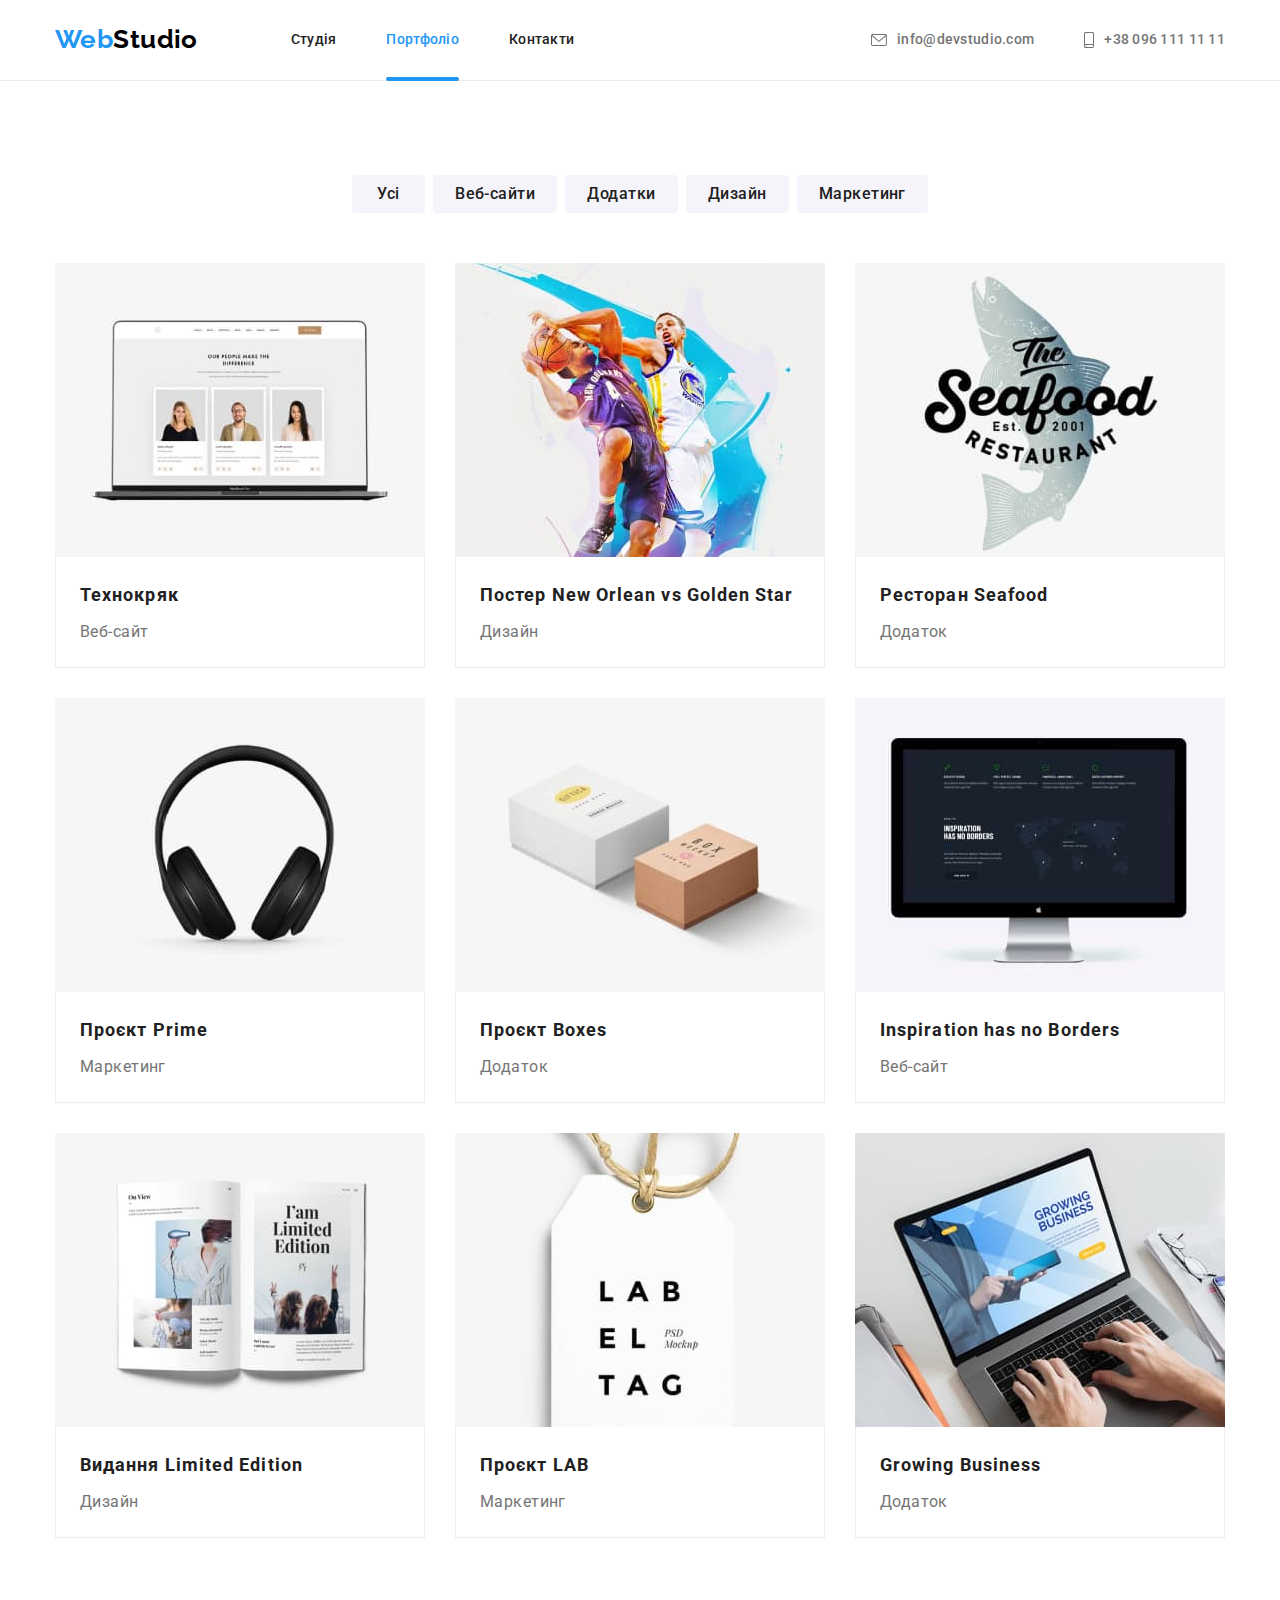
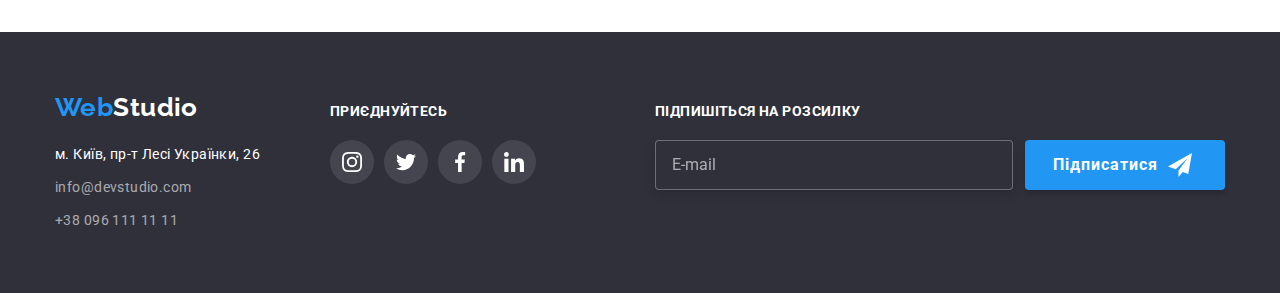
==== portfolio.html @ f1f4ae81 "Добавил классы для BEM" ====
<!DOCTYPE html>
<html lang="uk">

<head>
    <meta charset="UTF-8">
    <meta http-equiv="X-UA-Compatible" content="IE=edge">
    <meta name="viewport" content="width=device-width, initial-scale=1.0">
    <title>Портфоліо</title>
    <link rel="preconnect" href="https://fonts.googleapis.com">
    <link rel="preconnect" href="https://fonts.gstatic.com" crossorigin>
    <link
        href="https://fonts.googleapis.com/css2?family=Raleway:wght@700&family=Roboto:wght@400;500;700;900&display=swap"
        rel="stylesheet">
    <link rel="stylesheet"
        href="https://cdnjs.cloudflare.com/ajax/libs/modern-normalize/1.1.0/modern-normalize.min.css">
    <link rel="stylesheet" href="css/styles.css">
</head>

<body>
    <!--Шапка сайта-->
    <header class="header">
        <div class="container header__container">
            <!-- Навигация на другие страницы -->
            <nav class="header__nav">
                <a class="header__logo logo link" lang="en" href="./index.html">Web<span
                        class="header__logo--black">Studio</span></a>
                <ul class="nav list">
                    <li class="nav__item"><a class="nav__link link" href="./index.html">Студія</a>
                    </li>
                    <li class="nav__item nav__item--current"><a class="nav__link link nav__link--current"
                            href="./portfolio.html">Портфоліо</a>
                    </li>
                    <li class="nav__item"><a class="nav__link link" href="#">Контакти</a></li>
                </ul>
            </nav>
            <!-- Контакты -->
            <ul class="header-contact list">
                <li class="header-contact__item"><a class="header-contact__link link " href="mailto:info@devstudio.com"
                        aria-label="Надіслати Email" title="Надіслати Email">
                        <svg class="header-contact__envelope header-contact__icon--right">
                            <use href="./images/icons.svg#icon-envelope"></use>
                        </svg>
                        info@devstudio.com</a>
                </li>
                <li class="header-contact__item"><a class="header-contact__link link" href="tel:+380961111111"
                        aria-label="Подзвонити" title="Подзвонити">
                        <svg class="header-contact__smartphone header-contact__icon--right">
                            <use href="./images/icons.svg#icon-smartphone"></use>
                        </svg>
                        +38 096 111 11 11</a>
                </li>
            </ul>
        </div>
    </header>
    <!-- Уникальный контент страницы -->
    <main>
        <!-- Секция портфолио -->
        <section class="section portfolio-filter portfolio-card">
            <div class="container">
                <h1 class="visually-hidden">Портфоліо</h1>
                <!-- Фильтр на странице портфолио -->
                <ul class="portfolio-filter__items list">
                    <li class="portfolio-filter__item"><button class="portfolio-filter__button"
                            type="button">Усі</button></li>
                    <li class="portfolio-filter__item"><button class="portfolio-filter__button"
                            type="button">Веб-сайти</button>
                    </li>
                    <li class="portfolio-filter__item"><button class="portfolio-filter__button"
                            type="button">Додатки</button></li>
                    <li class="portfolio-filter__item"><button class="portfolio-filter__button"
                            type="button">Дизайн</button></li>
                    <li class="portfolio-filter__item"><button class="portfolio-filter__button"
                            type="button">Маркетинг</button>
                    </li>
                </ul>
                <!-- Готовые проекты -->
                <ul class="portfolio-card__items list">
                    <li class="portfolio-card__item">
                        <a class="portfolio-card__link link" href="">
                            <div class="portfolio-card__overlay">
                                <img src="images/techno_crack.jpg" alt="Ноутбук з картками">
                                <p class="portfolio-card__text">Ресурс пропонує комплексні пропозиції з різним рівнем
                                    функціоналу та сервісів. Все це дозволить відвідувачу отримати
                                    вичерпні відомості про компанію чи приватну особу.</p>
                            </div>
                            <div class="portfolio-card__content">
                                <h2 class="portfolio-card__subtitle">Технокряк</h2>
                                <p class="portfolio-card__description">Веб-сайт</p>
                            </div>
                        </a>
                    </li>
                    <li class="portfolio-card__item">
                        <a class="portfolio-card__link link" href="">
                            <div class="portfolio-card__overlay">
                                <img src="images/orlean_star.jpg" alt="Два баскетболісти у стрибку">
                                <p class="portfolio-card__text">Ресурс пропонує комплексні пропозиції з різним рівнем
                                    функціоналу та сервісів. Все це дозволить відвідувачу отримати
                                    вичерпні відомості про компанію чи приватну особу.</p>
                            </div>
                            <div class="portfolio-card__content">
                                <h2 class="portfolio-card__subtitle">Постер New Orlean vs Golden Star</h2>
                                <p class="portfolio-card__description">Дизайн</p>
                            </div>
                        </a>
                    </li>
                    <li class="portfolio-card__item">
                        <a class="portfolio-card__link link" href="">
                            <div class="portfolio-card__overlay">
                                <img src="images/sea_food.jpg" alt="Логотип ресторану">
                                <p class="portfolio-card__text">Ресурс пропонує комплексні пропозиції з різним рівнем
                                    функціоналу та сервісів. Все це дозволить відвідувачу отримати
                                    вичерпні відомості про компанію чи приватну особу.</p>
                            </div>
                            <div class="portfolio-card__content">
                                <h2 class="portfolio-card__subtitle">Ресторан Seafood</h2>
                                <p class="portfolio-card__description">Додаток</p>
                            </div>
                        </a>
                    </li>
                    <li class="portfolio-card__item">
                        <a class="portfolio-card__link link" href="">
                            <div class="portfolio-card__overlay">
                                <img src="images/prime.jpg" alt="Великі навушники">
                                <p class="portfolio-card__text">Ресурс пропонує комплексні пропозиції з різним рівнем
                                    функціоналу та сервісів. Все це дозволить відвідувачу отримати
                                    вичерпні відомості про компанію чи приватну особу.</p>
                            </div>
                            <div class="portfolio-card__content">
                                <h2 class="portfolio-card__subtitle">Проєкт Prime</h2>
                                <p class="portfolio-card__description">Маркетинг</p>
                            </div>
                        </a>
                    </li>
                    <li class="portfolio-card__item">
                        <a class="portfolio-card__link link" href="">
                            <div class="portfolio-card__overlay">
                                <img src="images/boxes.jpg" alt="Дві коробки">
                                <p class="portfolio-card__text">Ресурс пропонує комплексні пропозиції з різним рівнем
                                    функціоналу та сервісів. Все це дозволить відвідувачу отримати
                                    вичерпні відомості про компанію чи приватну особу.</p>
                            </div>
                            <div class="portfolio-card__content">
                                <h2 class="portfolio-card__subtitle">Проєкт Boxes</h2>
                                <p class="portfolio-card__description">Додаток</p>
                            </div>
                        </a>
                    </li>
                    <li class="portfolio-card__item">
                        <a class="portfolio-card__link link" href="">
                            <div class="portfolio-card__overlay">
                                <img src="images/inspiration.jpg" alt="Дизайн сайту на моніторі комп'ютера">
                                <p class="portfolio-card__text">Ресурс пропонує комплексні пропозиції з різним рівнем
                                    функціоналу та сервісів. Все це дозволить відвідувачу отримати
                                    вичерпні відомості про компанію чи приватну особу.</p>
                            </div>
                            <div class="portfolio-card__content">
                                <h2 class="portfolio-card__subtitle">Inspiration has no Borders</h2>
                                <p class="portfolio-card__description">Веб-сайт</p>
                            </div>
                        </a>
                    </li>
                    <li class="portfolio-card__item">
                        <a class="portfolio-card__link link" href="">
                            <div class="portfolio-card__overlay">
                                <img src="images/limit_edit.jpg" alt="Відкрита книга з ілюстраціями">
                                <p class="portfolio-card__text">Ресурс пропонує комплексні пропозиції з різним рівнем
                                    функціоналу та сервісів. Все це дозволить відвідувачу отримати
                                    вичерпні відомості про компанію чи приватну особу.</p>
                            </div>
                            <div class="portfolio-card__content">
                                <h2 class="portfolio-card__subtitle">Видання Limited Edition</h2>
                                <p class="portfolio-card__description">Дизайн</p>
                            </div>
                        </a>
                    </li>
                    <li class="portfolio-card__item">
                        <a class="portfolio-card__link link" href="">
                            <div class="portfolio-card__overlay">
                                <img src="images/lab.jpg" alt="Бірка з логотипом компанії">
                                <p class="portfolio-card__text">Ресурс пропонує комплексні пропозиції з різним рівнем
                                    функціоналу та сервісів. Все це дозволить відвідувачу отримати
                                    вичерпні відомості про компанію чи приватну особу.</p>
                            </div>
                            <div class="portfolio-card__content">
                                <h2 class="portfolio-card__subtitle">Проєкт LAB</h2>
                                <p class="portfolio-card__description">Маркетинг</p>
                            </div>
                        </a>
                    </li>
                    <li class="portfolio-card__item">
                        <a class="portfolio-card__link link" href="">
                            <div class="portfolio-card__overlay">
                                <img src="images/bisiness.jpg" alt="Людина набирає текст на ноутбуці">
                                <p class="portfolio-card__text">Ресурс пропонує комплексні пропозиції з різним рівнем
                                    функціоналу та сервісів. Все це дозволить відвідувачу отримати
                                    вичерпні відомості про компанію чи приватну особу.</p>
                            </div>
                            <div class="portfolio-card__content">
                                <h2 class="portfolio-card__subtitle">Growing Business</h2>
                                <p class="portfolio-card__description">Додаток</p>
                            </div>
                        </a>
                    </li>
                </ul>
            </div>
        </section>
    </main>
    <!-- Подвал сайта-->
    <footer class="footer">
        <div class="container">
            <div class="footer__flex">
                <div class="footer__contacts">
                    <a class="footer__logo logo link" lang="en" href="./index.html">Web<span
                            class="footer__logo--white">Studio</span></a>
                    <!-- Адрес компании -->
                    <address>
                        <ul class="footer__items list">
                            <li class="footer__item"><a class="footer__link footer__link--white link" href="
                                                https://goo.gl/maps/CPtrU1FHBa2aNyZL9" target="_blank"
                                    rel="noopener noreferrer nofollow">м.
                                    Київ, пр-т Лесі
                                    Українки, 26</a></li>
                            <li class="footer__item"><a class="footer__link link"
                                    href="mailto:info@devstudio.com">info@devstudio.com</a>
                            </li>
                            <li class="footer__item"><a class="footer__link link" href="tel:+380961111111">+38 096 111
                                    11 11</a>
                            </li>
                        </ul>
                    </address>
                </div>
                <div class="footer__social">
                    <h2 class="footer__subtitle">Приєднуйтесь</h2>
                    <ul class="footer__social-items list ">
                        <li class="footer__social-item">
                            <a class="footer__social-link link" href="#" target="_blank" aria-label="Логотип Instagram"
                                title="Підписуйтесь у Instagram">
                                <svg class="footer__social-svg">
                                    <use href="./images/icons.svg#icon-instagram"></use>
                                </svg>
                            </a>
                        </li>
                        <li class="footer__social-item">
                            <a class="footer__social-link link" href="#" target="_blank" aria-label="Логотип Twitter"
                                title="Підписуйтесь у Twitter">
                                <svg class="footer__social-svg">
                                    <use href="./images/icons.svg#icon-twitter"></use>
                                </svg>
                            </a>
                        </li>
                        <li class="footer__social-item">
                            <a class="footer__social-link link" href="#" target="_blank" aria-label="Логотип Facebook"
                                title="Підписуйтесь у Facebook">
                                <svg class="footer__social-svg">
                                    <use href="./images/icons.svg#icon-facebook"></use>
                                </svg>
                            </a>
                        </li>
                        <li class="footer__social-item">
                            <a class="footer__social-link link" href="#" target="_blank" aria-label="Логотип Linkedin"
                                title="Підписуйтесь у Linkedin">
                                <svg class="footer__social-svg">
                                    <use href="./images/icons.svg#icon-linkedin"></use>
                                </svg>
                            </a>
                        </li>
                    </ul>
                </div>
                <form class="footer__form">
                    <div class="footer__form-subscribe">
                        <h2 class="visually-hidden">Підписатися на розсилку</h2>
                        <label class="footer__form-label" for="subscribe-email">Підпишіться на розсилку</label>
                        <input class="footer__form-email" type="email" name="subscribe-email" id="subscribe-email"
                            placeholder="E-mail" required>
                    </div>
                    <button class="footer__form-button" type="submit">Підписатися
                        <svg class="footer__form-svg">
                            <use href="./images/icons.svg#icon-telegram"></use>
                        </svg>
                    </button>
                </form>
            </div>
        </div>
    </footer>
</body>

</html>
---- css/styles.css ----
/* General styles */
:root {
    --primary-text-color: #212121;
    --secondary-text-color: #757575;
    --primary-white-color: #ffffff;
    --secondary-black-color: #000000;
    --accent-color: #2196F3;
    --button-active-color: #188CE8;
    --footer-bg-color: #2F303A;
    --footer-contact-color: rgba(255, 255, 255, 0.6);
    --work-subtitle-color: rgba(47, 48, 58, 0.8);
    --secondary-bg-color: #F5F4FA;
    --header-line-color: #ECECEC;
    --bottom-border-card: #EEEEEE;
    --social-team-color: #AFB1B8;
    --hero-overlay-color: #C4C4C4;
    --main-font: 'Roboto', sans-serif;
    --secondary-font: 'Raleway', sans-serif;
    --card-set-gap: 30px;
    --social-item-gap: 10px;
}

body {
    background-color: var(--primary-white-color);
    color: var(--primary-text-color);
    font-family: var(--main-font);

    font-size: 14px;
    letter-spacing: 0.03em;
    line-height: 1.14;
}

/* глобальный сброс margin, padding */

h1,
h2,
h3,
h4,
h5,
h6,
p,
ul,
a,
img,
button,
input {
    margin: 0;
    padding: 0;
}

img {
    display: block;
    max-width: 100%;
    height: auto;
}

a {
    display: inline-block;
}

/* Свойства для обнуления курсива у address */
address {
    font-style: normal;
}

button {
    border: none;
}

/* убираем точки списков */

.list {
    list-style: none;
    padding-left: 0;
    margin: 0;
}

/* убираем подчеркивание ссылок */

.link {
    text-decoration: none;
    color: inherit;
}

/* делаем активную страницу */

.nav__item--current {
    color: var(--accent-color);
}

/* скрываем заголовки h1 и h2 на странице*/

.visually-hidden {
    position: absolute;
    white-space: nowrap;
    width: 1px;
    height: 1px;
    overflow: hidden;
    border: 0;
    padding: 0;
    clip: rect(0 0 0 0);
    clip-path: inset(50%);
    margin: -1px;
}

/* общий класс .container для центрирования и ограничения контента по ширине */

.container {
    max-width: 1200px;
    padding-left: 15px;
    padding-right: 15px;
    margin-left: auto;
    margin-right: auto;
}

.section {
    padding-top: 94px;
    padding-bottom: 94px;
}

.work {
    padding-top: 0;
}

/* ----------------------Header---------------------------- */

.header {
    border-bottom: 1px solid var(--header-line-color);
}

.header__container {
    display: flex;
    align-items: center;
}

.header__nav {
    display: flex;
    align-items: center;
}

.logo {
    font-family: var(--secondary-font);
    font-weight: 700;
    font-size: 26px;
    line-height: 1.2;
    color: var(--accent-color);
}

.header__logo {
    padding-top: 24px;
    padding-bottom: 25px;
}

.header__logo--black {
    color: var(--secondary-black-color);
}

.nav {
    display: flex;
    margin-left: 93px;
}

.nav__item:not(:last-child) {
    margin-right: 50px;
}

.nav__link {
    position: relative;
    display: block;
    padding-top: 32px;
    padding-bottom: 32px;

    font-weight: 500;
    letter-spacing: 0.02em;
    color: inherit;

    transition: color 250ms cubic-bezier(0.4, 0, 0.2, 1);
}

.nav__link:hover,
.nav__link:focus {
    color: var(--accent-color);
}

.nav__link--current::after {
    position: absolute;
    display: block;
    content: '';
    bottom: -1px;
    left: 0;

    width: 100%;
    height: 4px;

    border-radius: 2px;
    background-color: var(--accent-color);
}

.header-contact {
    display: flex;
    margin-left: auto;
}

.header-contact__item:not(:last-child) {
    margin-right: 50px;
}

.header-contact__link {
    display: inline-flex;
    align-items: center;
    font-weight: 500;
    letter-spacing: 0.02em;
    color: var(--secondary-text-color);
    padding-top: 32px;
    padding-bottom: 32px;

    transition: color 250ms cubic-bezier(0.4, 0, 0.2, 1);
}

.header-contact__link:hover,
.header-contact__link:focus {
    color: var(--accent-color);
}

.header-contact__envelope {
    width: 16px;
    height: 12px;
    fill: currentColor;
}

.header-contact__smartphone {
    width: 10px;
    height: 16px;
    fill: currentColor;
}

.header-contact__icon--right {
    margin-right: 10px;
}


/* ----------------------------Section hero--------------------------- */

.hero {
    padding-top: 200px;
    padding-bottom: 200px;
    text-align: center;
    background-color: var(--hero-overlay-color);
    color: var(--primary-white-color);

    max-width: 1600px;
    margin-left: auto;
    margin-right: auto;

    background-image: linear-gradient(to right, rgba(47, 48, 58, 0.4), rgba(47, 48, 58, 0.4)), url(../images/hero.jpg);
    background-repeat: no-repeat;
    background-position: center;
    background-size: cover;
}

.hero__title {
    margin-bottom: 30px;
    margin-left: auto;
    margin-right: auto;
    max-width: 696px;
    font-weight: 900;
    font-size: 44px;
    line-height: 1.36;
    letter-spacing: 0.06em;
    text-transform: uppercase;
}

.hero__btn {
    display: inline-block;
    font-family: inherit;
    border-radius: 4px;
    cursor: pointer;
    background-color: var(--accent-color);
    box-shadow: 0px 4px 4px rgba(0, 0, 0, 0.15);
    min-width: 216px;
    padding-left: 32px;
    padding-right: 32px;
    padding-top: 10px;
    padding-bottom: 10px;
    border: transparent;

    font-weight: 700;
    font-size: 16px;
    line-height: 1.88;
    letter-spacing: 0.06em;
    color: var(--primary-white-color);

    transition: background-color 250ms cubic-bezier(0.4, 0, 0.2, 1);
}

.hero__btn:hover,
.hero__btn:focus {
    background: var(--button-active-color);
    box-shadow: 0px 4px 4px rgba(0, 0, 0, 0.15);
    border-radius: 4px;
    cursor: pointer;
}

/* -----------------------Section scills---------------------------- */

.scills__items {
    display: flex;
    gap: var(--card-set-gap);
}

.sscills__item {
    flex-basis: calc((100% - 3 * var(--card-set-gap)) / 4);
}

.scills__subtitle {
    margin-bottom: 10px;
    font-weight: 700;
    text-transform: uppercase;
    font-size: 14px;
}

.scills__text {
    color: var(--secondary-text-color);
    line-height: 1.71;
}

.scills__icons {
    display: flex;
    height: 120px;
    align-items: center;
    justify-content: center;
    margin-bottom: 30px;
    background-color: var(--secondary-bg-color);
}

.scills__svg {
    width: 70px;
    height: 70px;
}

/* --------------------------Section work--------------------------------- */

.work__title,
.team__title,
.clients__title {
    font-weight: 700;
    font-size: 36px;
    line-height: 1.17;
    text-align: center;
    margin-bottom: 50px;
}

.work__items,
.team__items {
    display: flex;
    margin-left: calc(-1 * var(--card-set-gap));
}

.work__item {
    position: relative;
    flex-basis: calc(100% / 3 - var(--card-set-gap));
    margin-left: var(--card-set-gap);
}

.work__subtitle {
    position: absolute;
    width: 100%;
    bottom: 0;
    left: 0;
    padding-top: 27px;
    padding-bottom: 27px;

    font-size: 14px;
    text-align: center;
    text-transform: uppercase;

    color: var(--primary-white-color);
    background-color: var(--work-subtitle-color);
}

/* -------------------------Section team------------------------------- */

.team {
    background-color: var(--secondary-bg-color);
}

.team__item {
    flex-basis: calc((100% / 4) - var(--card-set-gap));
    margin-left: var(--card-set-gap);
    background-color: var(--primary-white-color);
    box-shadow: 0px 1px 3px rgba(0, 0, 0, 0.12), 0px 1px 1px rgba(0, 0, 0, 0.14), 0px 2px 1px rgba(0, 0, 0, 0.2);
    border-radius: 0px 0px 4px 4px;
}

.team__content {
    padding-top: var(--card-set-gap);
    padding-bottom: var(--card-set-gap);
    padding-left: 32px;
    padding-right: 32px;
    text-align: center;
    line-height: 1.19;
}

.team__subtitle {
    font-weight: 500;
    margin-bottom: 10px;
    font-size: 16px;
}

.team__text {
    color: var(--secondary-text-color);
    font-size: 16px;
    margin-bottom: 16px;
}

.team__social-items {
    display: flex;
    gap: var(--social-item-gap);
}

.team__social-item {
    flex-basis: calc((100% - 3 * var(--social-item-gap)) / 4);
}

.team__social-link {
    width: 44px;
    height: 44px;
    display: flex;
    align-items: center;
    justify-content: center;
    border-radius: 50%;
    color: var(--social-team-color);

    transition: background-color 250ms cubic-bezier(0.4, 0, 0.2, 1),
        color 250ms cubic-bezier(0.4, 0, 0.2, 1);
}

.team__social-link:hover,
.team__social-link:focus {
    color: var(--primary-white-color);
    background-color: var(--accent-color);
}

.team__social-svg {
    width: 20px;
    height: 20px;
    fill: currentColor;
}


/* -----------------------------Sections clients-------------------------- */

.clients__items {
    display: flex;
    gap: var(--card-set-gap);
}

.clients__item {
    flex-basis: calc((100% - 5 * var(--card-set-gap)) / 6);
}

.clients__link {
    display: flex;
    height: 92px;
    align-items: center;
    justify-content: center;
    color: var(--social-team-color);
    border: 1px solid var(--social-team-color);
    border-radius: 4px;
    padding: 16px 32px;

    transition: border-color 250ms cubic-bezier(0.4, 0, 0.2, 1), color 250ms cubic-bezier(0.4, 0, 0.2, 1);
}

.clients__link:hover,
.clients__link:focus {
    color: var(--accent-color);
    border-color: var(--accent-color);

}

.clients__svg {
    fill: currentColor;
}

.company-1 {
    width: 41px;
    height: 46.7px;
}

.company-2 {
    width: 40px;
    height: 52px;
}

.company-3 {
    width: 43.46px;
    height: 41.18px;
}

.company-4 {
    width: 84.44px;
    height: 40.62px;
}

.company-5 {
    width: 62.54px;
    height: 45.43px;
}

.company-6 {
    width: 93.79px;
    height: 43.49px;
}

/* ------------------------------Footer---------------------------------- */

.footer {
    padding-top: 60px;
    padding-bottom: 60px;
    background-color: var(--footer-bg-color);
    color: var(--primary-white-color)
}

.footer__logo {
    margin-bottom: 20px;
}

.footer__logo--white {
    color: var(--primary-white-color);
}

.footer__link {
    font-style: normal;
    line-height: 1.71;
    color: var(--footer-contact-color);

    transition: color 250ms cubic-bezier(0.4, 0, 0.2, 1);
}

.footer__item:not(:last-child) {
    margin-bottom: 9px;
}

.footer__link--white {
    color: var(--primary-white-color);
}

.footer__link:hover,
.footer__link:focus {
    color: var(--accent-color);
}

.footer__flex {
    display: flex;
    align-items: baseline;
}

.footer__social {
    display: flex;
    flex-direction: column;
}

.footer__contacts {
    margin-right: 70px;
}

.footer__social-items {
    display: flex;
    gap: 10px;
}

.footer__social-item {
    flex-basis: calc((100% - 3 * var(--social-item-gap)) / 4);
}

.footer__social-link {
    width: 44px;
    height: 44px;
    display: flex;
    align-items: center;
    justify-content: center;
    border-radius: 50%;
    background-color: rgba(255, 255, 255, 0.1);
    color: var(--primary-white-color);

    transition: background-color 250ms cubic-bezier(0.4, 0, 0.2, 1), color 250ms cubic-bezier(0.4, 0, 0.2, 1);
}

.footer__social-link:hover,
.footer__social-link:focus {
    color: var(--primary-white-color);
    background-color: var(--accent-color);
}

.footer__social-svg {
    width: 20px;
    height: 20px;
    fill: currentColor;
}

.footer__subtitle {
    font-size: inherit;
    font-weight: 700;
    text-transform: uppercase;
    color: var(--primary-white-color);
    margin-bottom: 20px;
}

/* ------------------------Section portfolio------------------------- */

.portfolio-filter__items {
    display: flex;
    margin-bottom: 50px;
    justify-content: center;
}

.portfolio-filter__item:not(:last-child) {
    margin-right: 8px;
}

.portfolio-filter__button {
    display: inline-block;
    min-width: 73px;
    border: transparent;
    padding-top: 6px;
    padding-bottom: 6px;
    padding-left: 22px;
    padding-right: 22px;
    font-weight: 500;
    font-size: 16px;
    line-height: 1.62;
    text-align: center;
    letter-spacing: 0.03em;
    border-radius: 4px;
    background-color: var(--secondary-bg-color);
    color: var(--primary-text-color);

    transition: background-color 250ms cubic-bezier(0.4, 0, 0.2, 1), color 250ms cubic-bezier(0.4, 0, 0.2, 1), box-shadow 250ms cubic-bezier(0.4, 0, 0.2, 1);
}

.portfolio-filter__button:hover,
.portfolio-filter__button:focus {
    font-weight: 500;
    font-size: 16px;
    line-height: 1.62;
    text-align: center;
    letter-spacing: 0.03em;
    box-shadow: 0px 3px 1px rgba(0, 0, 0, 0.1), 0px 1px 2px rgba(0, 0, 0, 0.08), 0px 2px 2px rgba(0, 0, 0, 0.12);
    border-radius: 4px;
    cursor: pointer;
    background-color: var(--accent-color);
    color: var(--primary-white-color);
}

/* ---------------------------cards-------------------------- */
.portfolio-card__content {
    padding: 20px 24px;
    border-right: 1px solid var(--bottom-border-card);
    border-bottom: 1px solid var(--bottom-border-card);
    border-left: 1px solid var(--bottom-border-card);
}

.portfolio-card__items {
    display: flex;
    flex-wrap: wrap;
    gap: var(--card-set-gap);
}

.portfolio-card__item {
    flex-basis: calc((100% - 2 * var(--card-set-gap)) / 3);
}

.portfolio-card__subtitle {
    margin-bottom: 4px;
    font-weight: 700;
    font-size: 18px;
    line-height: 2;
    letter-spacing: 0.06em;
    color: var(--primary-text-color);
}

.portfolio-card__description {
    font-size: 16px;
    line-height: 1.88;
    color: var(--secondary-text-color);
}

.portfolio-card__link {
    transition: box-shadow 250ms cubic-bezier(0.4, 0, 0.2, 1);
}

.portfolio-card__link:hover,
.portfolio-card__link:focus {
    box-shadow: 0px 1px 1px rgba(0, 0, 0, 0.12), 0px 4px 4px rgba(0, 0, 0, 0.06), 1px 4px 6px rgba(0, 0, 0, 0.16);
}

.portfolio-card__overlay {
    position: relative;
    overflow: hidden;
}

.portfolio-card__text {
    position: absolute;
    width: 100%;
    top: 0;
    left: 0;
    padding: 63px 24px;

    font-size: 18px;
    line-height: 1.56;
    background-color: rgba(33, 150, 243, 0.9);
    color: var(--primary-white-color);

    transform: translateY(100%);
    transition: transform 250ms cubic-bezier(0.4, 0, 0.2, 1);
}

.portfolio-card__link:hover .portfolio-card__text,
.portfolio-card__link:focus .portfolio-card__text {
    transform: translateY(0);
}

/*-----------------------------Modal---------------------------------------*/

.backdrop {
    position: fixed;

    width: 100vw;
    height: 100vh;
    display: flex;
    align-items: center;
    justify-content: center;

    background-color: rgba(0, 0, 0, 0.2);

    top: 0;
    left: 0;
    transition: opacity 250ms cubic-bezier(0.4, 0, 0.2, 1), visibility 250ms cubic-bezier(0.4, 0, 0.2, 1);
}

.backdrop.is-hidden {
    opacity: 0;
    visibility: hidden;
    pointer-events: none;
}

.modal {
    padding: 40px;
    position: relative;
    width: 528px;
    min-height: 581px;
    background-color: var(--primary-white-color);
    transform: scale(1);
    box-shadow: 0px 1px 3px rgba(0, 0, 0, 0.12), 0px 1px 1px rgba(0, 0, 0, 0.14), 0px 2px 1px rgba(0, 0, 0, 0.2);
    border-radius: 4px;
    transition: transform 250ms cubic-bezier(0.4, 0, 0.2, 1);
}

.backdrop.is-hidden .modal {
    transform: scale(2);
}

.modal__svg {
    width: 18px;
    height: 18px;
    fill: currentColor;
}

.modal__close {
    position: absolute;
    display: flex;
    align-items: center;
    justify-content: center;
    right: 8px;
    top: 8px;
    border-radius: 50%;
    width: 30px;
    height: 30px;
    background: var(--primary-white-color);
    border: 1px solid rgba(0, 0, 0, 0.1);
    color: var(--secondary-black-color);
    transition: color 250ms cubic-bezier(0.4, 0, 0.2, 1);
}

.modal__close:hover,
.modal__close:focus {
    color: var(--accent-color);
    cursor: pointer;
}

.form__input-container {
    margin-bottom: 20px;
}

.form__title {
    font-weight: 700;
    font-size: 20px;
    line-height: 1.15;
    text-align: center;
    margin-bottom: 12px;
}

.form__field {
    position: relative;
    display: flex;
    flex-direction: column;
}

.form__field:not(:last-child) {
    margin-bottom: 10px;
}

.form__label,
.form__comment {
    font-size: 12px;
    line-height: 1.17;
    letter-spacing: 0.01em;
    color: var(--secondary-text-color);
    margin-bottom: 4px;
}

.form__input,
.form__comment {
    width: 100%;
    padding-top: 11px;
    padding-bottom: 11px;
    padding-left: 42px;
    padding-right: 12px;
    border: 1px solid rgba(33, 33, 33, 0.2);
    border-radius: 4px;
    transition: border-color 250ms cubic-bezier(0.4, 0, 0.2, 1);
}

.form__svg {
    width: 18px;
    height: 18px;
    position: absolute;
    top: 50%;
    left: 12px;
    transition: fill 250ms cubic-bezier(0.4, 0, 0.2, 1);
}


.form__field:focus-within .form__input,
.form__field:focus-within .form__svg,
.form__field:focus-within .form__comment {
    fill: var(--accent-color);
    border-color: var(--accent-color);
    outline: none;
}

.form__comment {
    padding: 12px 16px;
    height: 120px;
    resize: none;
    color: inherit;
    margin-bottom: 0;
}

.form__comment::placeholder {
    color: rgba(117, 117, 117, 0.5);
}

.form__checkbox-container {
    margin-bottom: 30px;
}

.form__checkbox-label {
    display: flex;
    justify-content: center;
    align-items: center;
    line-height: 1.71;
    color: var(--secondary-text-color);
}

.form__checkbox {
    position: absolute;
    white-space: nowrap;
    width: 1px;
    height: 1px;
    overflow: hidden;
    border: 0;
    padding: 0;
    clip: rect(0 0 0 0);
    clip-path: inset(50%);
    margin: -1px;
}

.form__checkbox-svg {
    width: 16px;
    height: 15px;
    margin-right: 7px;
    fill: var(--primary-white-color);
    border: 2px solid var(--primary-text-color);
    border-radius: 2px;

    transition: background-color 250ms cubic-bezier(0.4, 0, 0.2, 1);
}

.form__checkbox:checked+.form__checkbox-svg {
    background-color: var(--accent-color);
    border-color: var(--accent-color);
}

.form__checkbox-container:focus-within .form__checkbox-svg {
    border: 2px solid var(--accent-color);
}

.form__checkbox-link {
    color: var(--accent-color);
    text-decoration-skip-ink: none;
}

.form__button {
    display: flex;
    align-items: center;
    text-align: center;
    margin-left: auto;
    margin-right: auto;
    padding: 10px 52px;
    box-shadow: 0px 4px 4px rgba(0, 0, 0, 0.15);
    border-radius: 4px;
    font-weight: 700;
    font-size: 16px;
    line-height: 1.88;
    letter-spacing: 0.06em;

    background-color: var(--accent-color);
    color: var(--primary-white-color);
    transition: background-color 250ms cubic-bezier(0.4, 0, 0.2, 1);
}

.form__button:focus,
.form__button:hover {
    background-color: var(--button-active-color);
    cursor: pointer;
}

.footer__form {
    display: flex;
    margin-left: auto;
    align-items: flex-end;
}

.footer__form-subscribe {
    display: flex;
    flex-direction: column;
    margin-right: 12px;
}

.footer__form-label {
    margin-bottom: 20px;
    font-weight: 700;
    text-transform: uppercase;
    color: var(--primary-white-color);
}

.footer__form-email {
    padding: 16px 16px;
    width: 358px;
    border: 1px solid rgba(255, 255, 255, 0.3);
    filter: drop-shadow(0px 4px 4px rgba(0, 0, 0, 0.15));
    border-radius: 4px;

    color: var(--hero-overlay-color);
    background-color: var(--footer-bg-color);

    transition: border-color 250ms cubic-bezier(0.4, 0, 0.2, 1);
}

.footer__form-email::placeholder {
    font-size: 16px;
    line-height: 1.25;
    color: rgba(255, 255, 255, 0.6);
}

.footer__form-button {
    padding: 10px 28px;
    min-width: 200px;
    box-shadow: 0px 4px 4px rgba(0, 0, 0, 0.15);
    border-radius: 4px;
    font-weight: 700;
    font-size: 16px;
    line-height: 1.88;
    display: flex;
    align-items: center;
    text-align: center;
    letter-spacing: 0.06em;

    color: var(--primary-white-color);
    background-color: var(--accent-color);

    transition: background-color 250ms cubic-bezier(0.4, 0, 0.2, 1);
}

.footer__form-subscribe:focus-within .footer__form-email {
    border: solid 1px rgba(255, 255, 255, 0.6);
    outline: none;
}

.footer__form-svg {
    width: 24px;
    height: 24px;
    fill: currentColor;
    margin-left: 10px;
}

.footer__form-button:hover,
.footer__form-button:focus {
    background-color: var(--button-active-color);
    cursor: pointer;
}
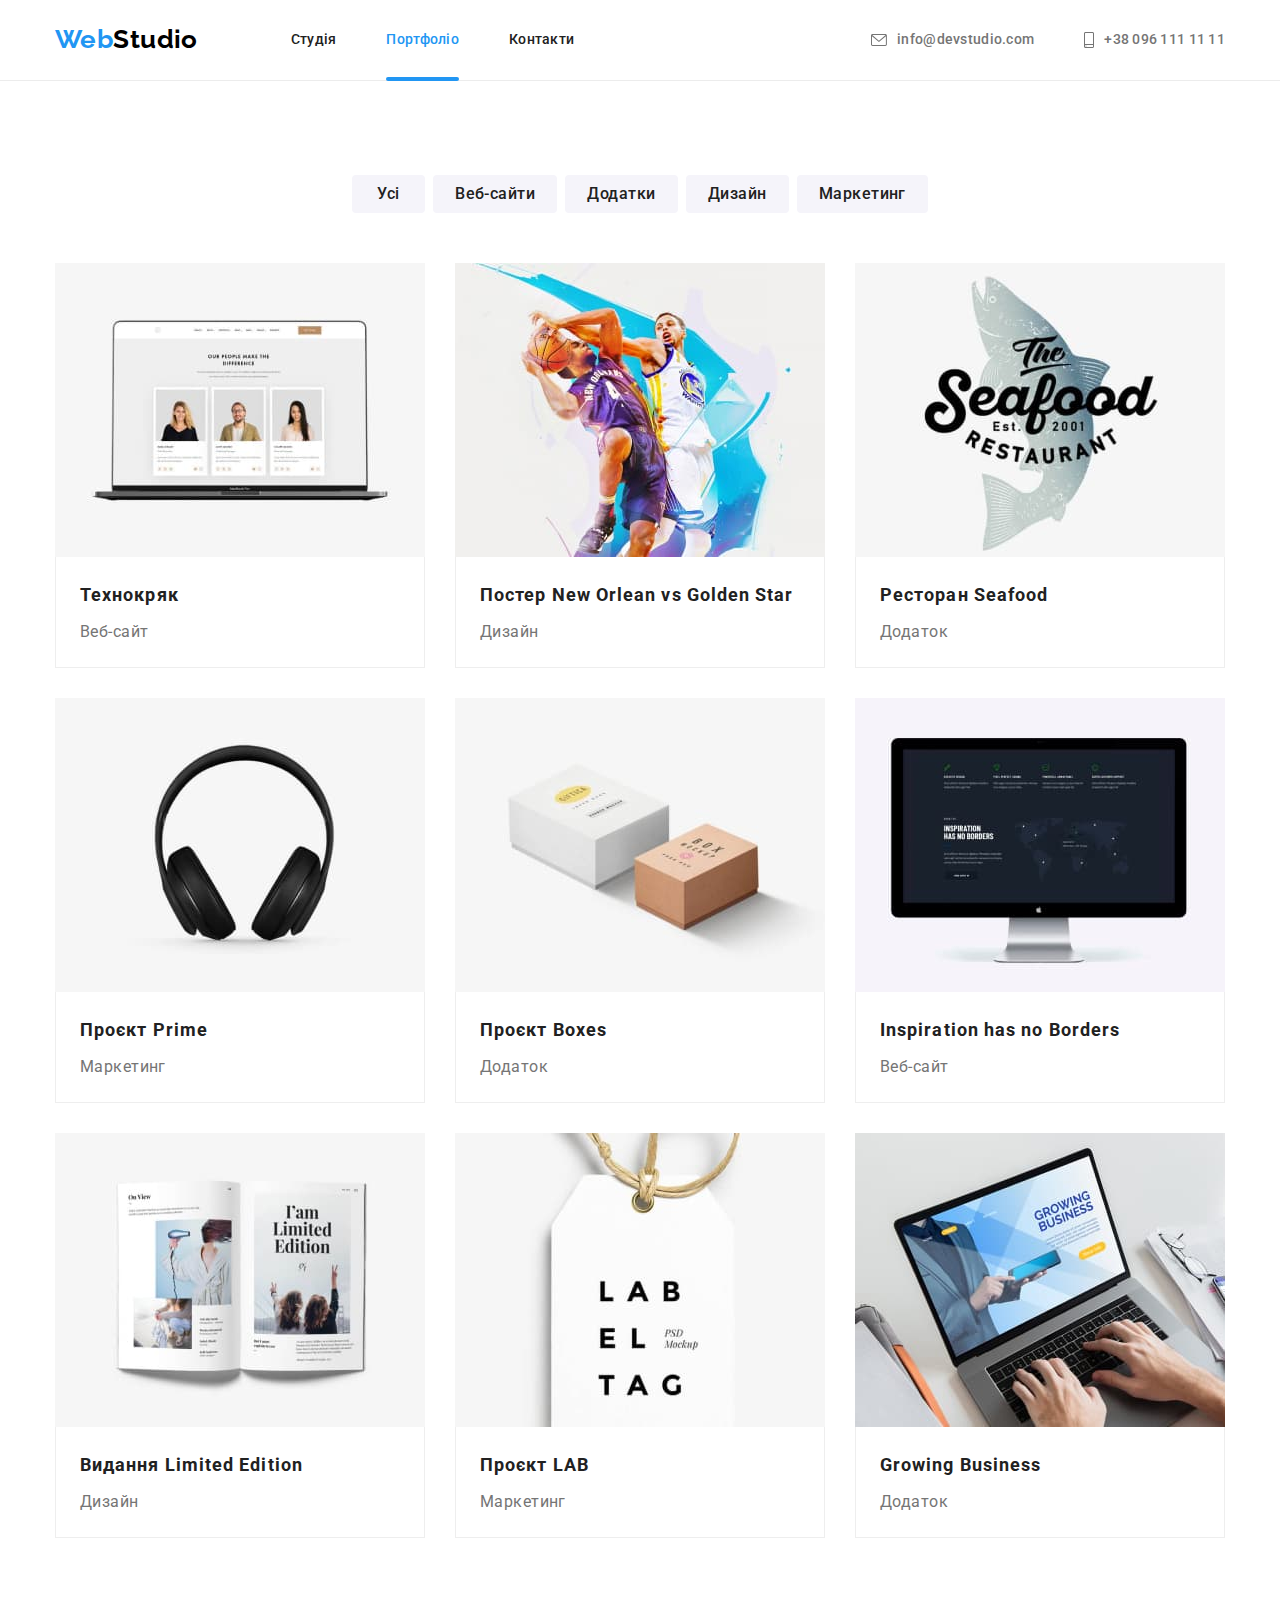
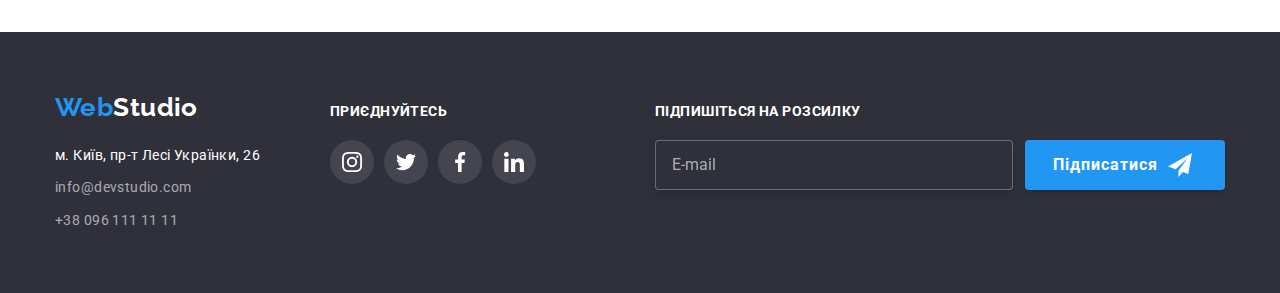
==== commit 81751568: "Создал структуру SASS" ====
--- a/portfolio.html
+++ b/portfolio.html
@@ -13,7 +13,8 @@
         rel="stylesheet">
     <link rel="stylesheet"
         href="https://cdnjs.cloudflare.com/ajax/libs/modern-normalize/1.1.0/modern-normalize.min.css">
-    <link rel="stylesheet" href="css/styles.css">
+    <!-- <link rel="stylesheet" href="css/styles.css"> -->
+    <link rel="stylesheet" href="css/main.min.css">
 </head>
 
 <body>
--- a/css/styles.css
+++ b/css/styles.css
@@ -308,7 +308,7 @@
     gap: var(--card-set-gap);
 }
 
-.sscills__item {
+.scills__item {
     flex-basis: calc((100% - 3 * var(--card-set-gap)) / 4);
 }
 
--- a/css/main.min.css
+++ b/css/main.min.css
@@ -0,0 +1 @@
+body{background-color:#fff;color:#212121;font-family:"Roboto",sans-serif;font-size:14px;letter-spacing:.03em;line-height:1.14}h1,h2,h3,h4,h5,h6,p,ul,a,img,button,input{margin:0;padding:0}img{display:block;max-width:100%;height:auto}a{display:inline-block}address{font-style:normal}button{border:none}.list{list-style:none;padding-left:0;margin:0}.link{text-decoration:none;color:inherit}.nav__item--current{color:#2196f3}.visually-hidden{position:absolute;white-space:nowrap;width:1px;height:1px;overflow:hidden;border:0;padding:0;clip:rect(0 0 0 0);-webkit-clip-path:inset(50%);clip-path:inset(50%);margin:-1px}.container{max-width:1200px;padding-left:15px;padding-right:15px;margin-left:auto;margin-right:auto}.section{padding-top:94px;padding-bottom:94px}.work{padding-top:0}.header{border-bottom:1px solid #ececec}.header__container{display:-webkit-box;display:-ms-flexbox;display:flex;-webkit-box-align:center;-ms-flex-align:center;align-items:center}.header__nav{display:-webkit-box;display:-ms-flexbox;display:flex;-webkit-box-align:center;-ms-flex-align:center;align-items:center}.header__logo{padding-top:24px;padding-bottom:25px}.header__logo--black{color:#000}.logo{font-family:"Raleway",sans-serif;font-weight:700;font-size:26px;line-height:1.2;color:#2196f3}.nav{display:-webkit-box;display:-ms-flexbox;display:flex;margin-left:93px}.nav__item:not(:last-child){margin-right:50px}.nav__link{position:relative;display:block;padding-top:32px;padding-bottom:32px;font-weight:500;letter-spacing:.02em;color:inherit;-webkit-transition:color 250ms cubic-bezier(0.4, 0, 0.2, 1);transition:color 250ms cubic-bezier(0.4, 0, 0.2, 1)}.nav__link:hover,.nav__link:focus{color:#2196f3}.nav__link--current::after{position:absolute;display:block;content:"";bottom:-1px;left:0;width:100%;height:4px;border-radius:2px;background-color:#2196f3}.header-contact{display:-webkit-box;display:-ms-flexbox;display:flex;margin-left:auto}.header-contact__item:not(:last-child){margin-right:50px}.header-contact__link{display:-webkit-inline-box;display:-ms-inline-flexbox;display:inline-flex;-webkit-box-align:center;-ms-flex-align:center;align-items:center;font-weight:500;letter-spacing:.02em;color:#757575;padding-top:32px;padding-bottom:32px;-webkit-transition:color 250ms cubic-bezier(0.4, 0, 0.2, 1);transition:color 250ms cubic-bezier(0.4, 0, 0.2, 1)}.header-contact__link:hover,.header-contact__link:focus{color:#2196f3}.header-contact__envelope{width:16px;height:12px;fill:currentColor}.header-contact__smartphone{width:10px;height:16px;fill:currentColor}.header-contact__icon--right{margin-right:10px}.hero{padding-top:200px;padding-bottom:200px;text-align:center;background-color:#c4c4c4;color:#fff;max-width:1600px;margin-left:auto;margin-right:auto;background-image:-webkit-gradient(linear, left top, right top, from(rgba(47, 48, 58, 0.4)), to(rgba(47, 48, 58, 0.4))),url(../images/hero.jpg);background-image:linear-gradient(to right, rgba(47, 48, 58, 0.4), rgba(47, 48, 58, 0.4)),url(../images/hero.jpg);background-repeat:no-repeat;background-position:center;background-size:cover}.hero__title{margin-bottom:30px;margin-left:auto;margin-right:auto;max-width:696px;font-weight:900;font-size:44px;line-height:1.36;letter-spacing:.06em;text-transform:uppercase}.hero__btn{display:inline-block;font-family:inherit;border-radius:4px;cursor:pointer;background-color:#2196f3;-webkit-box-shadow:0px 4px 4px rgba(0,0,0,.15);box-shadow:0px 4px 4px rgba(0,0,0,.15);min-width:216px;padding-left:32px;padding-right:32px;padding-top:10px;padding-bottom:10px;border:rgba(0,0,0,0);font-weight:700;font-size:16px;line-height:1.88;letter-spacing:.06em;color:#fff;-webkit-transition:background-color 250ms cubic-bezier(0.4, 0, 0.2, 1);transition:background-color 250ms cubic-bezier(0.4, 0, 0.2, 1)}.hero__btn:hover,.hero__btn:focus{background:#188ce8;-webkit-box-shadow:0px 4px 4px rgba(0,0,0,.15);box-shadow:0px 4px 4px rgba(0,0,0,.15);border-radius:4px;cursor:pointer}.scills__items{display:-webkit-box;display:-ms-flexbox;display:flex;gap:30px}.scills__item{-ms-flex-preferred-size:calc(100% - 90px)/4;flex-basis:calc(100% - 90px)/4}.scills__subtitle{margin-bottom:10px;font-weight:700;text-transform:uppercase;font-size:14px}.scills__text{color:#757575;line-height:1.71}.scills__icons{display:-webkit-box;display:-ms-flexbox;display:flex;height:120px;-webkit-box-align:center;-ms-flex-align:center;align-items:center;-webkit-box-pack:center;-ms-flex-pack:center;justify-content:center;margin-bottom:30px;background-color:#f5f4fa}.scills__svg{width:70px;height:70px}.work__title,.team__title,.clients__title{font-weight:700;font-size:36px;line-height:1.17;text-align:center;margin-bottom:50px}.work__items,.team__items{display:-webkit-box;display:-ms-flexbox;display:flex;margin-left:-30px}.work__item{position:relative;-ms-flex-preferred-size:calc(33.3333333333% - 30px);flex-basis:calc(33.3333333333% - 30px);margin-left:30px}.work__subtitle{position:absolute;width:100%;bottom:0;left:0;padding-top:27px;padding-bottom:27px;font-size:14px;text-align:center;text-transform:uppercase;color:#fff;background-color:rgba(47,48,58,.8)}.team{background-color:#f5f4fa}.team__item{-ms-flex-preferred-size:calc(25% - 30px);flex-basis:calc(25% - 30px);margin-left:30px;background-color:#fff;-webkit-box-shadow:0px 1px 3px rgba(0,0,0,.12),0px 1px 1px rgba(0,0,0,.14),0px 2px 1px rgba(0,0,0,.2);box-shadow:0px 1px 3px rgba(0,0,0,.12),0px 1px 1px rgba(0,0,0,.14),0px 2px 1px rgba(0,0,0,.2);border-radius:0px 0px 4px 4px}.team__content{padding-top:30px;padding-bottom:30px;padding-left:32px;padding-right:32px;text-align:center;line-height:1.19}.team__subtitle{font-weight:500;margin-bottom:10px;font-size:16px}.team__text{color:#757575;font-size:16px;margin-bottom:16px}.team__social-items{display:-webkit-box;display:-ms-flexbox;display:flex;gap:10px}.team__social-item{-ms-flex-preferred-size:calc(100% - 30px)/4;flex-basis:calc(100% - 30px)/4}.team__social-link{width:44px;height:44px;display:-webkit-box;display:-ms-flexbox;display:flex;-webkit-box-align:center;-ms-flex-align:center;align-items:center;-webkit-box-pack:center;-ms-flex-pack:center;justify-content:center;border-radius:50%;color:#afb1b8;-webkit-transition:background-color 250ms cubic-bezier(0.4, 0, 0.2, 1),color 250ms cubic-bezier(0.4, 0, 0.2, 1);transition:background-color 250ms cubic-bezier(0.4, 0, 0.2, 1),color 250ms cubic-bezier(0.4, 0, 0.2, 1)}.team__social-link:hover,.team__social-link:focus{color:#fff;background-color:#2196f3}.team__social-svg{width:20px;height:20px;fill:currentColor}.clients__items{display:-webkit-box;display:-ms-flexbox;display:flex;gap:30px}.clients__item{-ms-flex-preferred-size:calc(100% - 150px)/6;flex-basis:calc(100% - 150px)/6}.clients__link{display:-webkit-box;display:-ms-flexbox;display:flex;height:92px;width:170px;-webkit-box-align:center;-ms-flex-align:center;align-items:center;-webkit-box-pack:center;-ms-flex-pack:center;justify-content:center;color:#afb1b8;border:1px solid #afb1b8;border-radius:4px;padding:16px 32px;-webkit-transition:border-color 250ms cubic-bezier(0.4, 0, 0.2, 1),color 250ms cubic-bezier(0.4, 0, 0.2, 1);transition:border-color 250ms cubic-bezier(0.4, 0, 0.2, 1),color 250ms cubic-bezier(0.4, 0, 0.2, 1)}.clients__link:hover,.clients__link:focus{color:#2196f3;border-color:#2196f3}.clients__svg{fill:currentColor}.company-1{width:41px;height:46.7px}.company-2{width:40px;height:52px}.company-3{width:43.46px;height:41.18px}.company-4{width:84.44px;height:40.62px}.company-5{width:62.54px;height:45.43px}.company-6{width:93.79px;height:43.49px}.footer{padding-top:60px;padding-bottom:60px;background-color:#2f303a;color:#fff}.footer__logo{margin-bottom:20px}.footer__logo--white{color:#fff}.footer__link{font-style:normal;line-height:1.71;color:rgba(255,255,255,.6);-webkit-transition:color 250ms cubic-bezier(0.4, 0, 0.2, 1);transition:color 250ms cubic-bezier(0.4, 0, 0.2, 1)}.footer__item:not(:last-child){margin-bottom:9px}.footer__link--white{color:#fff}.footer__link:hover,.footer__link:focus{color:#2196f3}.footer__flex{display:-webkit-box;display:-ms-flexbox;display:flex;-webkit-box-align:baseline;-ms-flex-align:baseline;align-items:baseline}.footer__social{display:-webkit-box;display:-ms-flexbox;display:flex;-webkit-box-orient:vertical;-webkit-box-direction:normal;-ms-flex-direction:column;flex-direction:column}.footer__contacts{margin-right:70px}.footer__social-items{display:-webkit-box;display:-ms-flexbox;display:flex;gap:10px}.footer__social-item{-ms-flex-preferred-size:calc(100% - 30px)/4;flex-basis:calc(100% - 30px)/4}.footer__social-link{width:44px;height:44px;display:-webkit-box;display:-ms-flexbox;display:flex;-webkit-box-align:center;-ms-flex-align:center;align-items:center;-webkit-box-pack:center;-ms-flex-pack:center;justify-content:center;border-radius:50%;background-color:rgba(255,255,255,.1);color:#fff;-webkit-transition:background-color 250ms cubic-bezier(0.4, 0, 0.2, 1),color 250ms cubic-bezier(0.4, 0, 0.2, 1);transition:background-color 250ms cubic-bezier(0.4, 0, 0.2, 1),color 250ms cubic-bezier(0.4, 0, 0.2, 1)}.footer__social-link:hover,.footer__social-link:focus{color:#fff;background-color:#2196f3}.footer__social-svg{width:20px;height:20px;fill:currentColor}.footer__subtitle{font-size:inherit;font-weight:700;text-transform:uppercase;color:#fff;margin-bottom:20px}.portfolio-filter__items{display:-webkit-box;display:-ms-flexbox;display:flex;margin-bottom:50px;-webkit-box-pack:center;-ms-flex-pack:center;justify-content:center}.portfolio-filter__item:not(:last-child){margin-right:8px}.portfolio-filter__button{display:inline-block;min-width:73px;border:rgba(0,0,0,0);padding-top:6px;padding-bottom:6px;padding-left:22px;padding-right:22px;font-weight:500;font-size:16px;line-height:1.62;text-align:center;letter-spacing:.03em;border-radius:4px;background-color:#f5f4fa;color:#212121;-webkit-transition:background-color 250ms cubic-bezier(0.4, 0, 0.2, 1),color 250ms cubic-bezier(0.4, 0, 0.2, 1),-webkit-box-shadow 250ms cubic-bezier(0.4, 0, 0.2, 1);transition:background-color 250ms cubic-bezier(0.4, 0, 0.2, 1),color 250ms cubic-bezier(0.4, 0, 0.2, 1),-webkit-box-shadow 250ms cubic-bezier(0.4, 0, 0.2, 1);transition:background-color 250ms cubic-bezier(0.4, 0, 0.2, 1),color 250ms cubic-bezier(0.4, 0, 0.2, 1),box-shadow 250ms cubic-bezier(0.4, 0, 0.2, 1);transition:background-color 250ms cubic-bezier(0.4, 0, 0.2, 1),color 250ms cubic-bezier(0.4, 0, 0.2, 1),box-shadow 250ms cubic-bezier(0.4, 0, 0.2, 1),-webkit-box-shadow 250ms cubic-bezier(0.4, 0, 0.2, 1)}.portfolio-filter__button:hover,.portfolio-filter__button:focus{font-weight:500;font-size:16px;line-height:1.62;text-align:center;letter-spacing:.03em;-webkit-box-shadow:0px 3px 1px rgba(0,0,0,.1),0px 1px 2px rgba(0,0,0,.08),0px 2px 2px rgba(0,0,0,.12);box-shadow:0px 3px 1px rgba(0,0,0,.1),0px 1px 2px rgba(0,0,0,.08),0px 2px 2px rgba(0,0,0,.12);border-radius:4px;cursor:pointer;background-color:#2196f3;color:#fff}.portfolio-card__content{padding:20px 24px;border-right:1px solid #eee;border-bottom:1px solid #eee;border-left:1px solid #eee}.portfolio-card__items{display:-webkit-box;display:-ms-flexbox;display:flex;-ms-flex-wrap:wrap;flex-wrap:wrap;gap:30px}.portfolio-card__item{-ms-flex-preferred-size:calc(100% - 60px)/3;flex-basis:calc(100% - 60px)/3}.portfolio-card__subtitle{margin-bottom:4px;font-weight:700;font-size:18px;line-height:2;letter-spacing:.06em;color:#212121}.portfolio-card__description{font-size:16px;line-height:1.88;color:#757575}.portfolio-card__link{-webkit-transition:-webkit-box-shadow 250ms cubic-bezier(0.4, 0, 0.2, 1);transition:-webkit-box-shadow 250ms cubic-bezier(0.4, 0, 0.2, 1);transition:box-shadow 250ms cubic-bezier(0.4, 0, 0.2, 1);transition:box-shadow 250ms cubic-bezier(0.4, 0, 0.2, 1), -webkit-box-shadow 250ms cubic-bezier(0.4, 0, 0.2, 1)}.portfolio-card__link:hover,.portfolio-card__link:focus{-webkit-box-shadow:0px 1px 1px rgba(0,0,0,.12),0px 4px 4px rgba(0,0,0,.06),1px 4px 6px rgba(0,0,0,.16);box-shadow:0px 1px 1px rgba(0,0,0,.12),0px 4px 4px rgba(0,0,0,.06),1px 4px 6px rgba(0,0,0,.16)}.portfolio-card__overlay{position:relative;overflow:hidden}.portfolio-card__text{position:absolute;width:100%;top:0;left:0;padding:63px 24px;font-size:18px;line-height:1.56;background-color:rgba(33,150,243,.9);color:#fff;-webkit-transform:translateY(100%);transform:translateY(100%);-webkit-transition:-webkit-transform 250ms cubic-bezier(0.4, 0, 0.2, 1);transition:-webkit-transform 250ms cubic-bezier(0.4, 0, 0.2, 1);transition:transform 250ms cubic-bezier(0.4, 0, 0.2, 1);transition:transform 250ms cubic-bezier(0.4, 0, 0.2, 1), -webkit-transform 250ms cubic-bezier(0.4, 0, 0.2, 1)}.portfolio-card__link:hover .portfolio-card__text,.portfolio-card__link:focus .portfolio-card__text{-webkit-transform:translateY(0);transform:translateY(0)}.backdrop{position:fixed;width:100vw;height:100vh;display:-webkit-box;display:-ms-flexbox;display:flex;-webkit-box-align:center;-ms-flex-align:center;align-items:center;-webkit-box-pack:center;-ms-flex-pack:center;justify-content:center;background-color:rgba(0,0,0,.2);top:0;left:0;-webkit-transition:opacity 250ms cubic-bezier(0.4, 0, 0.2, 1),visibility 250ms cubic-bezier(0.4, 0, 0.2, 1);transition:opacity 250ms cubic-bezier(0.4, 0, 0.2, 1),visibility 250ms cubic-bezier(0.4, 0, 0.2, 1)}.backdrop.is-hidden{opacity:0;visibility:hidden;pointer-events:none}.modal{padding:40px;position:relative;width:528px;min-height:581px;background-color:#fff;-webkit-transform:scale(1);transform:scale(1);-webkit-box-shadow:0px 1px 3px rgba(0,0,0,.12),0px 1px 1px rgba(0,0,0,.14),0px 2px 1px rgba(0,0,0,.2);box-shadow:0px 1px 3px rgba(0,0,0,.12),0px 1px 1px rgba(0,0,0,.14),0px 2px 1px rgba(0,0,0,.2);border-radius:4px;-webkit-transition:-webkit-transform 250ms cubic-bezier(0.4, 0, 0.2, 1);transition:-webkit-transform 250ms cubic-bezier(0.4, 0, 0.2, 1);transition:transform 250ms cubic-bezier(0.4, 0, 0.2, 1);transition:transform 250ms cubic-bezier(0.4, 0, 0.2, 1), -webkit-transform 250ms cubic-bezier(0.4, 0, 0.2, 1)}.backdrop.is-hidden .modal{-webkit-transform:scale(2);transform:scale(2)}.modal__svg{width:18px;height:18px;fill:currentColor}.modal__close{position:absolute;display:-webkit-box;display:-ms-flexbox;display:flex;-webkit-box-align:center;-ms-flex-align:center;align-items:center;-webkit-box-pack:center;-ms-flex-pack:center;justify-content:center;right:8px;top:8px;border-radius:50%;width:30px;height:30px;background:#fff;border:1px solid rgba(0,0,0,.1);color:#000;-webkit-transition:color 250ms cubic-bezier(0.4, 0, 0.2, 1);transition:color 250ms cubic-bezier(0.4, 0, 0.2, 1)}.modal__close:hover,.modal__close:focus{color:#2196f3;cursor:pointer}.form__input-container{margin-bottom:20px}.form__title{font-weight:700;font-size:20px;line-height:1.15;text-align:center;margin-bottom:12px}.form__field{position:relative;display:-webkit-box;display:-ms-flexbox;display:flex;-webkit-box-orient:vertical;-webkit-box-direction:normal;-ms-flex-direction:column;flex-direction:column}.form__field:not(:last-child){margin-bottom:10px}.form__label,.form__comment{font-size:12px;line-height:1.17;letter-spacing:.01em;color:#757575;margin-bottom:4px}.form__input,.form__comment{width:100%;padding-top:11px;padding-bottom:11px;padding-left:42px;padding-right:12px;border:1px solid rgba(33,33,33,.2);border-radius:4px;-webkit-transition:border-color 250ms cubic-bezier(0.4, 0, 0.2, 1);transition:border-color 250ms cubic-bezier(0.4, 0, 0.2, 1)}.form__svg{width:18px;height:18px;position:absolute;top:50%;left:12px;-webkit-transition:fill 250ms cubic-bezier(0.4, 0, 0.2, 1);transition:fill 250ms cubic-bezier(0.4, 0, 0.2, 1)}.form__field:focus-within .form__input,.form__field:focus-within .form__svg,.form__field:focus-within .form__comment{fill:#2196f3;border-color:#2196f3;outline:none}.form__comment{padding:12px 16px;height:120px;resize:none;color:inherit;margin-bottom:0}.form__comment::-webkit-input-placeholder{color:rgba(117,117,117,.5)}.form__comment::-moz-placeholder{color:rgba(117,117,117,.5)}.form__comment:-ms-input-placeholder{color:rgba(117,117,117,.5)}.form__comment::-ms-input-placeholder{color:rgba(117,117,117,.5)}.form__comment::placeholder{color:rgba(117,117,117,.5)}.form__checkbox-container{margin-bottom:30px}.form__checkbox-label{display:-webkit-box;display:-ms-flexbox;display:flex;-webkit-box-pack:center;-ms-flex-pack:center;justify-content:center;-webkit-box-align:center;-ms-flex-align:center;align-items:center;line-height:1.71;color:#757575}.form__checkbox{position:absolute;white-space:nowrap;width:1px;height:1px;overflow:hidden;border:0;padding:0;clip:rect(0 0 0 0);-webkit-clip-path:inset(50%);clip-path:inset(50%);margin:-1px}.form__checkbox-svg{width:16px;height:15px;margin-right:7px;fill:#fff;border:2px solid #212121;border-radius:2px;-webkit-transition:background-color 250ms cubic-bezier(0.4, 0, 0.2, 1);transition:background-color 250ms cubic-bezier(0.4, 0, 0.2, 1)}.form__checkbox:checked+.form__checkbox-svg{background-color:#2196f3;border-color:#2196f3}.form__checkbox-container:focus-within .form__checkbox-svg{border:2px solid #2196f3}.form__checkbox-link{color:#2196f3;-webkit-text-decoration-skip-ink:none;text-decoration-skip-ink:none}.form__button{display:-webkit-box;display:-ms-flexbox;display:flex;-webkit-box-align:center;-ms-flex-align:center;align-items:center;text-align:center;margin-left:auto;margin-right:auto;padding:10px 52px;-webkit-box-shadow:0px 4px 4px rgba(0,0,0,.15);box-shadow:0px 4px 4px rgba(0,0,0,.15);border-radius:4px;font-weight:700;font-size:16px;line-height:1.88;letter-spacing:.06em;background-color:#2196f3;color:#fff;-webkit-transition:background-color 250ms cubic-bezier(0.4, 0, 0.2, 1);transition:background-color 250ms cubic-bezier(0.4, 0, 0.2, 1)}.form__button:focus,.form__button:hover{background-color:#188ce8;cursor:pointer}.footer__form{display:-webkit-box;display:-ms-flexbox;display:flex;margin-left:auto;-webkit-box-align:end;-ms-flex-align:end;align-items:flex-end}.footer__form-subscribe{display:-webkit-box;display:-ms-flexbox;display:flex;-webkit-box-orient:vertical;-webkit-box-direction:normal;-ms-flex-direction:column;flex-direction:column;margin-right:12px}.footer__form-label{margin-bottom:20px;font-weight:700;text-transform:uppercase;color:#fff}.footer__form-email{padding:16px 16px;width:358px;border:1px solid rgba(255,255,255,.3);-webkit-filter:drop-shadow(0px 4px 4px rgba(0, 0, 0, 0.15));filter:drop-shadow(0px 4px 4px rgba(0, 0, 0, 0.15));border-radius:4px;color:#c4c4c4;background-color:#2f303a;-webkit-transition:border-color 250ms cubic-bezier(0.4, 0, 0.2, 1);transition:border-color 250ms cubic-bezier(0.4, 0, 0.2, 1)}.footer__form-email::-webkit-input-placeholder{font-size:16px;line-height:1.25;color:rgba(255,255,255,.6)}.footer__form-email::-moz-placeholder{font-size:16px;line-height:1.25;color:rgba(255,255,255,.6)}.footer__form-email:-ms-input-placeholder{font-size:16px;line-height:1.25;color:rgba(255,255,255,.6)}.footer__form-email::-ms-input-placeholder{font-size:16px;line-height:1.25;color:rgba(255,255,255,.6)}.footer__form-email::placeholder{font-size:16px;line-height:1.25;color:rgba(255,255,255,.6)}.footer__form-button{padding:10px 28px;min-width:200px;-webkit-box-shadow:0px 4px 4px rgba(0,0,0,.15);box-shadow:0px 4px 4px rgba(0,0,0,.15);border-radius:4px;font-weight:700;font-size:16px;line-height:1.88;display:-webkit-box;display:-ms-flexbox;display:flex;-webkit-box-align:center;-ms-flex-align:center;align-items:center;text-align:center;letter-spacing:.06em;color:#fff;background-color:#2196f3;-webkit-transition:background-color 250ms cubic-bezier(0.4, 0, 0.2, 1);transition:background-color 250ms cubic-bezier(0.4, 0, 0.2, 1)}.footer__form-subscribe:focus-within .footer__form-email{border:solid 1px rgba(255,255,255,.6);outline:none}.footer__form-svg{width:24px;height:24px;fill:currentColor;margin-left:10px}.footer__form-button:hover,.footer__form-button:focus{background-color:#188ce8;cursor:pointer}/*# sourceMappingURL=main.min.css.map */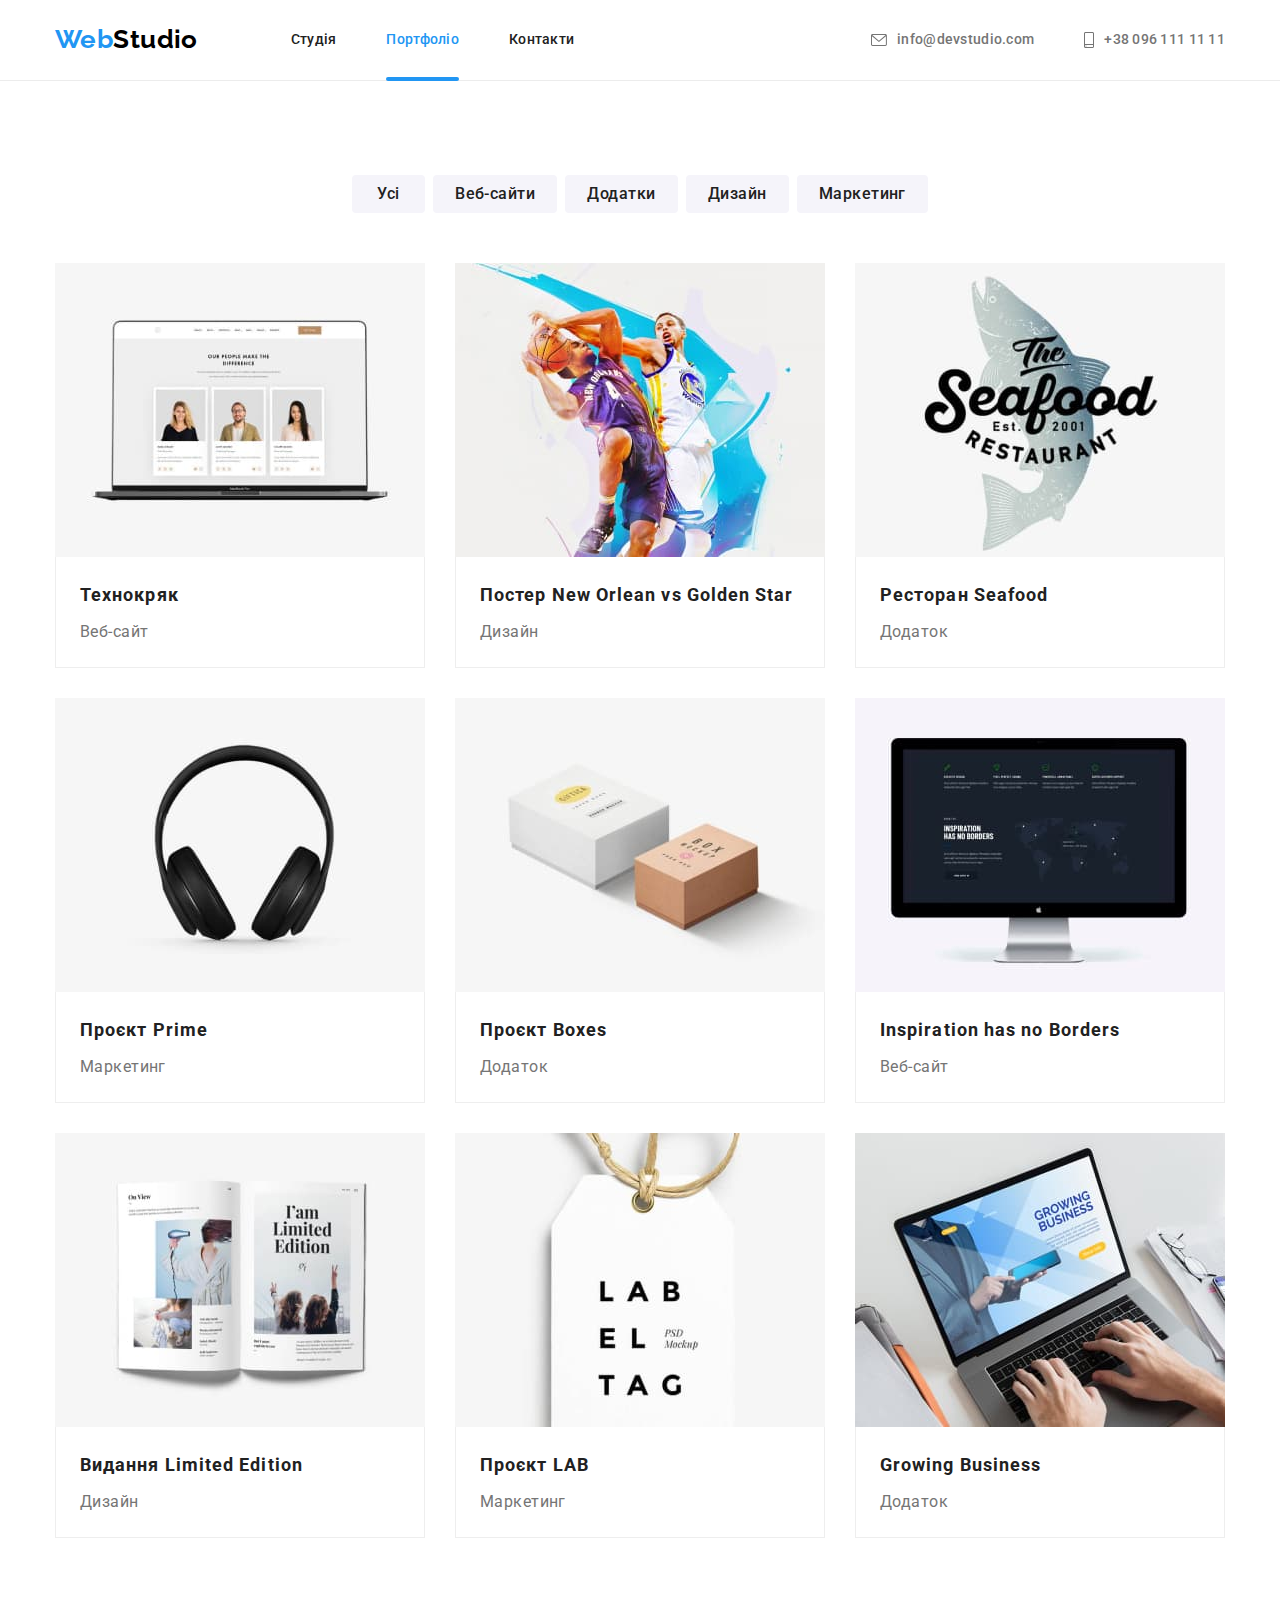
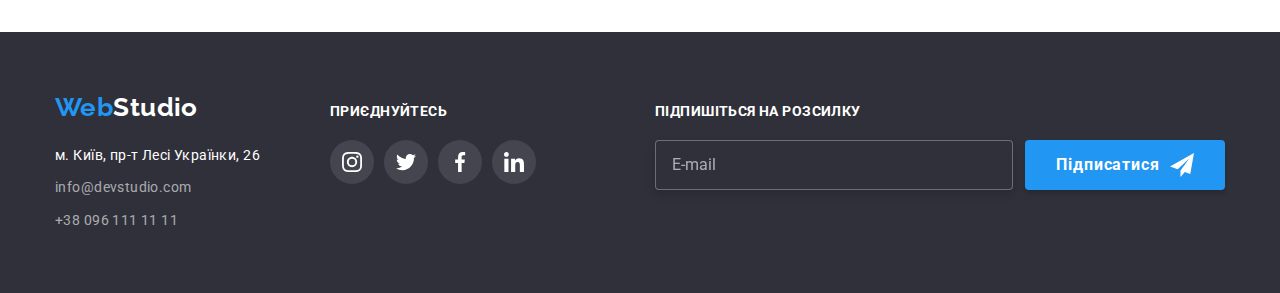
==== commit 66adabcb: "В папку components перенесены остальные паршалы" ====
--- a/portfolio.html
+++ b/portfolio.html
@@ -14,7 +14,7 @@
     <link rel="stylesheet"
         href="https://cdnjs.cloudflare.com/ajax/libs/modern-normalize/1.1.0/modern-normalize.min.css">
     <!-- <link rel="stylesheet" href="css/styles.css"> -->
-    <link rel="stylesheet" href="css/main.min.css">
+    <link rel="stylesheet" href="./css/main.min.css">
 </head>
 
 <body>
@@ -23,27 +23,27 @@
         <div class="container header__container">
             <!-- Навигация на другие страницы -->
             <nav class="header__nav">
-                <a class="header__logo logo link" lang="en" href="./index.html">Web<span
+                <a class="header__logo logo" lang="en" href="./index.html">Web<span
                         class="header__logo--black">Studio</span></a>
-                <ul class="nav list">
-                    <li class="nav__item"><a class="nav__link link" href="./index.html">Студія</a>
-                    </li>
-                    <li class="nav__item nav__item--current"><a class="nav__link link nav__link--current"
+                <ul class="nav">
+                    <li class="nav__item"><a class="nav__link" href="./index.html">Студія</a>
+                    </li>
+                    <li class="nav__item nav__item--current"><a class="nav__link nav__link--current"
                             href="./portfolio.html">Портфоліо</a>
                     </li>
-                    <li class="nav__item"><a class="nav__link link" href="#">Контакти</a></li>
+                    <li class="nav__item"><a class="nav__link" href="#">Контакти</a></li>
                 </ul>
             </nav>
             <!-- Контакты -->
-            <ul class="header-contact list">
-                <li class="header-contact__item"><a class="header-contact__link link " href="mailto:info@devstudio.com"
+            <ul class="header-contact">
+                <li class="header-contact__item"><a class="header-contact__link" href="mailto:info@devstudio.com"
                         aria-label="Надіслати Email" title="Надіслати Email">
                         <svg class="header-contact__envelope header-contact__icon--right">
                             <use href="./images/icons.svg#icon-envelope"></use>
                         </svg>
                         info@devstudio.com</a>
                 </li>
-                <li class="header-contact__item"><a class="header-contact__link link" href="tel:+380961111111"
+                <li class="header-contact__item"><a class="header-contact__link" href="tel:+380961111111"
                         aria-label="Подзвонити" title="Подзвонити">
                         <svg class="header-contact__smartphone header-contact__icon--right">
                             <use href="./images/icons.svg#icon-smartphone"></use>
@@ -56,11 +56,11 @@
     <!-- Уникальный контент страницы -->
     <main>
         <!-- Секция портфолио -->
-        <section class="section portfolio-filter portfolio-card">
+        <section class="portfolio-filter portfolio-card">
             <div class="container">
-                <h1 class="visually-hidden">Портфоліо</h1>
+                <h1 class="hidden">Портфоліо</h1>
                 <!-- Фильтр на странице портфолио -->
-                <ul class="portfolio-filter__items list">
+                <ul class="portfolio-filter__items">
                     <li class="portfolio-filter__item"><button class="portfolio-filter__button"
                             type="button">Усі</button></li>
                     <li class="portfolio-filter__item"><button class="portfolio-filter__button"
@@ -75,9 +75,9 @@
                     </li>
                 </ul>
                 <!-- Готовые проекты -->
-                <ul class="portfolio-card__items list">
-                    <li class="portfolio-card__item">
-                        <a class="portfolio-card__link link" href="">
+                <ul class="portfolio-card__items">
+                    <li class="portfolio-card__item">
+                        <a class="portfolio-card__link" href="">
                             <div class="portfolio-card__overlay">
                                 <img src="images/techno_crack.jpg" alt="Ноутбук з картками">
                                 <p class="portfolio-card__text">Ресурс пропонує комплексні пропозиції з різним рівнем
@@ -91,7 +91,7 @@
                         </a>
                     </li>
                     <li class="portfolio-card__item">
-                        <a class="portfolio-card__link link" href="">
+                        <a class="portfolio-card__link" href="">
                             <div class="portfolio-card__overlay">
                                 <img src="images/orlean_star.jpg" alt="Два баскетболісти у стрибку">
                                 <p class="portfolio-card__text">Ресурс пропонує комплексні пропозиції з різним рівнем
@@ -105,7 +105,7 @@
                         </a>
                     </li>
                     <li class="portfolio-card__item">
-                        <a class="portfolio-card__link link" href="">
+                        <a class="portfolio-card__link" href="">
                             <div class="portfolio-card__overlay">
                                 <img src="images/sea_food.jpg" alt="Логотип ресторану">
                                 <p class="portfolio-card__text">Ресурс пропонує комплексні пропозиції з різним рівнем
@@ -119,7 +119,7 @@
                         </a>
                     </li>
                     <li class="portfolio-card__item">
-                        <a class="portfolio-card__link link" href="">
+                        <a class="portfolio-card__link" href="">
                             <div class="portfolio-card__overlay">
                                 <img src="images/prime.jpg" alt="Великі навушники">
                                 <p class="portfolio-card__text">Ресурс пропонує комплексні пропозиції з різним рівнем
@@ -133,7 +133,7 @@
                         </a>
                     </li>
                     <li class="portfolio-card__item">
-                        <a class="portfolio-card__link link" href="">
+                        <a class="portfolio-card__link" href="">
                             <div class="portfolio-card__overlay">
                                 <img src="images/boxes.jpg" alt="Дві коробки">
                                 <p class="portfolio-card__text">Ресурс пропонує комплексні пропозиції з різним рівнем
@@ -147,7 +147,7 @@
                         </a>
                     </li>
                     <li class="portfolio-card__item">
-                        <a class="portfolio-card__link link" href="">
+                        <a class="portfolio-card__link" href="">
                             <div class="portfolio-card__overlay">
                                 <img src="images/inspiration.jpg" alt="Дизайн сайту на моніторі комп'ютера">
                                 <p class="portfolio-card__text">Ресурс пропонує комплексні пропозиції з різним рівнем
@@ -161,7 +161,7 @@
                         </a>
                     </li>
                     <li class="portfolio-card__item">
-                        <a class="portfolio-card__link link" href="">
+                        <a class="portfolio-card__link" href="">
                             <div class="portfolio-card__overlay">
                                 <img src="images/limit_edit.jpg" alt="Відкрита книга з ілюстраціями">
                                 <p class="portfolio-card__text">Ресурс пропонує комплексні пропозиції з різним рівнем
@@ -175,7 +175,7 @@
                         </a>
                     </li>
                     <li class="portfolio-card__item">
-                        <a class="portfolio-card__link link" href="">
+                        <a class="portfolio-card__link" href="">
                             <div class="portfolio-card__overlay">
                                 <img src="images/lab.jpg" alt="Бірка з логотипом компанії">
                                 <p class="portfolio-card__text">Ресурс пропонує комплексні пропозиції з різним рівнем
@@ -189,7 +189,7 @@
                         </a>
                     </li>
                     <li class="portfolio-card__item">
-                        <a class="portfolio-card__link link" href="">
+                        <a class="portfolio-card__link" href="">
                             <div class="portfolio-card__overlay">
                                 <img src="images/bisiness.jpg" alt="Людина набирає текст на ноутбуці">
                                 <p class="portfolio-card__text">Ресурс пропонує комплексні пропозиції з різним рівнем
@@ -211,20 +211,20 @@
         <div class="container">
             <div class="footer__flex">
                 <div class="footer__contacts">
-                    <a class="footer__logo logo link" lang="en" href="./index.html">Web<span
+                    <a class="footer__logo logo" lang="en" href="./index.html">Web<span
                             class="footer__logo--white">Studio</span></a>
                     <!-- Адрес компании -->
                     <address>
-                        <ul class="footer__items list">
-                            <li class="footer__item"><a class="footer__link footer__link--white link" href="
+                        <ul class="footer__items">
+                            <li class="footer__item"><a class="footer__link footer__link--white" href="
                                                 https://goo.gl/maps/CPtrU1FHBa2aNyZL9" target="_blank"
                                     rel="noopener noreferrer nofollow">м.
                                     Київ, пр-т Лесі
                                     Українки, 26</a></li>
-                            <li class="footer__item"><a class="footer__link link"
+                            <li class="footer__item"><a class="footer__link"
                                     href="mailto:info@devstudio.com">info@devstudio.com</a>
                             </li>
-                            <li class="footer__item"><a class="footer__link link" href="tel:+380961111111">+38 096 111
+                            <li class="footer__item"><a class="footer__link" href="tel:+380961111111">+38 096 111
                                     11 11</a>
                             </li>
                         </ul>
@@ -232,9 +232,9 @@
                 </div>
                 <div class="footer__social">
                     <h2 class="footer__subtitle">Приєднуйтесь</h2>
-                    <ul class="footer__social-items list ">
-                        <li class="footer__social-item">
-                            <a class="footer__social-link link" href="#" target="_blank" aria-label="Логотип Instagram"
+                    <ul class="footer__social-items">
+                        <li class="footer__social-item">
+                            <a class="footer__social-link" href="#" target="_blank" aria-label="Логотип Instagram"
                                 title="Підписуйтесь у Instagram">
                                 <svg class="footer__social-svg">
                                     <use href="./images/icons.svg#icon-instagram"></use>
@@ -242,7 +242,7 @@
                             </a>
                         </li>
                         <li class="footer__social-item">
-                            <a class="footer__social-link link" href="#" target="_blank" aria-label="Логотип Twitter"
+                            <a class="footer__social-link" href="#" target="_blank" aria-label="Логотип Twitter"
                                 title="Підписуйтесь у Twitter">
                                 <svg class="footer__social-svg">
                                     <use href="./images/icons.svg#icon-twitter"></use>
@@ -250,7 +250,7 @@
                             </a>
                         </li>
                         <li class="footer__social-item">
-                            <a class="footer__social-link link" href="#" target="_blank" aria-label="Логотип Facebook"
+                            <a class="footer__social-link" href="#" target="_blank" aria-label="Логотип Facebook"
                                 title="Підписуйтесь у Facebook">
                                 <svg class="footer__social-svg">
                                     <use href="./images/icons.svg#icon-facebook"></use>
@@ -258,7 +258,7 @@
                             </a>
                         </li>
                         <li class="footer__social-item">
-                            <a class="footer__social-link link" href="#" target="_blank" aria-label="Логотип Linkedin"
+                            <a class="footer__social-link" href="#" target="_blank" aria-label="Логотип Linkedin"
                                 title="Підписуйтесь у Linkedin">
                                 <svg class="footer__social-svg">
                                     <use href="./images/icons.svg#icon-linkedin"></use>
@@ -269,7 +269,7 @@
                 </div>
                 <form class="footer__form">
                     <div class="footer__form-subscribe">
-                        <h2 class="visually-hidden">Підписатися на розсилку</h2>
+                        <h2 class="hidden">Підписатися на розсилку</h2>
                         <label class="footer__form-label" for="subscribe-email">Підпишіться на розсилку</label>
                         <input class="footer__form-email" type="email" name="subscribe-email" id="subscribe-email"
                             placeholder="E-mail" required>
--- a/css/styles.css
+++ b/css/styles.css
@@ -538,10 +538,6 @@
     transition: color 250ms cubic-bezier(0.4, 0, 0.2, 1);
 }
 
-.footer__item:not(:last-child) {
-    margin-bottom: 9px;
-}
-
 .footer__link--white {
     color: var(--primary-white-color);
 }
@@ -549,6 +545,10 @@
 .footer__link:hover,
 .footer__link:focus {
     color: var(--accent-color);
+}
+
+.footer__item:not(:last-child) {
+    margin-bottom: 9px;
 }
 
 .footer__flex {
@@ -606,6 +606,84 @@
     color: var(--primary-white-color);
     margin-bottom: 20px;
 }
+
+/*foter-form*/
+
+.footer__form {
+    display: flex;
+    margin-left: auto;
+    align-items: flex-end;
+}
+
+.footer__form-subscribe {
+    display: flex;
+    flex-direction: column;
+    margin-right: 12px;
+}
+
+.footer__form-label {
+    margin-bottom: 20px;
+    font-weight: 700;
+    text-transform: uppercase;
+    color: var(--primary-white-color);
+}
+
+.footer__form-email {
+    padding: 16px 16px;
+    width: 358px;
+    border: 1px solid rgba(255, 255, 255, 0.3);
+    filter: drop-shadow(0px 4px 4px rgba(0, 0, 0, 0.15));
+    border-radius: 4px;
+
+    color: var(--hero-overlay-color);
+    background-color: var(--footer-bg-color);
+
+    transition: border-color 250ms cubic-bezier(0.4, 0, 0.2, 1);
+}
+
+.footer__form-email::placeholder {
+    font-size: 16px;
+    line-height: 1.25;
+    color: rgba(255, 255, 255, 0.6);
+}
+
+.footer__form-subscribe:focus-within .footer__form-email {
+    border: solid 1px rgba(255, 255, 255, 0.6);
+    outline: none;
+}
+
+.footer__form-button {
+    padding: 10px 28px;
+    min-width: 200px;
+    box-shadow: 0px 4px 4px rgba(0, 0, 0, 0.15);
+    border-radius: 4px;
+    font-weight: 700;
+    font-size: 16px;
+    line-height: 1.88;
+    display: flex;
+    align-items: center;
+    text-align: center;
+    letter-spacing: 0.06em;
+
+    color: var(--primary-white-color);
+    background-color: var(--accent-color);
+
+    transition: background-color 250ms cubic-bezier(0.4, 0, 0.2, 1);
+}
+
+.footer__form-button:hover,
+.footer__form-button:focus {
+    background-color: var(--button-active-color);
+    cursor: pointer;
+}
+
+.footer__form-svg {
+    width: 24px;
+    height: 24px;
+    fill: currentColor;
+    margin-left: 10px;
+}
+
 
 /* ------------------------Section portfolio------------------------- */
 
@@ -811,6 +889,15 @@
     margin-bottom: 10px;
 }
 
+.form__svg {
+    width: 18px;
+    height: 18px;
+    position: absolute;
+    top: 50%;
+    left: 12px;
+    transition: fill 250ms cubic-bezier(0.4, 0, 0.2, 1);
+}
+
 .form__label,
 .form__comment {
     font-size: 12px;
@@ -831,16 +918,6 @@
     border-radius: 4px;
     transition: border-color 250ms cubic-bezier(0.4, 0, 0.2, 1);
 }
-
-.form__svg {
-    width: 18px;
-    height: 18px;
-    position: absolute;
-    top: 50%;
-    left: 12px;
-    transition: fill 250ms cubic-bezier(0.4, 0, 0.2, 1);
-}
-
 
 .form__field:focus-within .form__input,
 .form__field:focus-within .form__svg,
@@ -935,79 +1012,4 @@
 .form__button:hover {
     background-color: var(--button-active-color);
     cursor: pointer;
-}
-
-.footer__form {
-    display: flex;
-    margin-left: auto;
-    align-items: flex-end;
-}
-
-.footer__form-subscribe {
-    display: flex;
-    flex-direction: column;
-    margin-right: 12px;
-}
-
-.footer__form-label {
-    margin-bottom: 20px;
-    font-weight: 700;
-    text-transform: uppercase;
-    color: var(--primary-white-color);
-}
-
-.footer__form-email {
-    padding: 16px 16px;
-    width: 358px;
-    border: 1px solid rgba(255, 255, 255, 0.3);
-    filter: drop-shadow(0px 4px 4px rgba(0, 0, 0, 0.15));
-    border-radius: 4px;
-
-    color: var(--hero-overlay-color);
-    background-color: var(--footer-bg-color);
-
-    transition: border-color 250ms cubic-bezier(0.4, 0, 0.2, 1);
-}
-
-.footer__form-email::placeholder {
-    font-size: 16px;
-    line-height: 1.25;
-    color: rgba(255, 255, 255, 0.6);
-}
-
-.footer__form-button {
-    padding: 10px 28px;
-    min-width: 200px;
-    box-shadow: 0px 4px 4px rgba(0, 0, 0, 0.15);
-    border-radius: 4px;
-    font-weight: 700;
-    font-size: 16px;
-    line-height: 1.88;
-    display: flex;
-    align-items: center;
-    text-align: center;
-    letter-spacing: 0.06em;
-
-    color: var(--primary-white-color);
-    background-color: var(--accent-color);
-
-    transition: background-color 250ms cubic-bezier(0.4, 0, 0.2, 1);
-}
-
-.footer__form-subscribe:focus-within .footer__form-email {
-    border: solid 1px rgba(255, 255, 255, 0.6);
-    outline: none;
-}
-
-.footer__form-svg {
-    width: 24px;
-    height: 24px;
-    fill: currentColor;
-    margin-left: 10px;
-}
-
-.footer__form-button:hover,
-.footer__form-button:focus {
-    background-color: var(--button-active-color);
-    cursor: pointer;
 }--- a/css/main.min.css
+++ b/css/main.min.css
@@ -1 +1 @@
-body{background-color:#fff;color:#212121;font-family:"Roboto",sans-serif;font-size:14px;letter-spacing:.03em;line-height:1.14}h1,h2,h3,h4,h5,h6,p,ul,a,img,button,input{margin:0;padding:0}img{display:block;max-width:100%;height:auto}a{display:inline-block}address{font-style:normal}button{border:none}.list{list-style:none;padding-left:0;margin:0}.link{text-decoration:none;color:inherit}.nav__item--current{color:#2196f3}.visually-hidden{position:absolute;white-space:nowrap;width:1px;height:1px;overflow:hidden;border:0;padding:0;clip:rect(0 0 0 0);-webkit-clip-path:inset(50%);clip-path:inset(50%);margin:-1px}.container{max-width:1200px;padding-left:15px;padding-right:15px;margin-left:auto;margin-right:auto}.section{padding-top:94px;padding-bottom:94px}.work{padding-top:0}.header{border-bottom:1px solid #ececec}.header__container{display:-webkit-box;display:-ms-flexbox;display:flex;-webkit-box-align:center;-ms-flex-align:center;align-items:center}.header__nav{display:-webkit-box;display:-ms-flexbox;display:flex;-webkit-box-align:center;-ms-flex-align:center;align-items:center}.header__logo{padding-top:24px;padding-bottom:25px}.header__logo--black{color:#000}.logo{font-family:"Raleway",sans-serif;font-weight:700;font-size:26px;line-height:1.2;color:#2196f3}.nav{display:-webkit-box;display:-ms-flexbox;display:flex;margin-left:93px}.nav__item:not(:last-child){margin-right:50px}.nav__link{position:relative;display:block;padding-top:32px;padding-bottom:32px;font-weight:500;letter-spacing:.02em;color:inherit;-webkit-transition:color 250ms cubic-bezier(0.4, 0, 0.2, 1);transition:color 250ms cubic-bezier(0.4, 0, 0.2, 1)}.nav__link:hover,.nav__link:focus{color:#2196f3}.nav__link--current::after{position:absolute;display:block;content:"";bottom:-1px;left:0;width:100%;height:4px;border-radius:2px;background-color:#2196f3}.header-contact{display:-webkit-box;display:-ms-flexbox;display:flex;margin-left:auto}.header-contact__item:not(:last-child){margin-right:50px}.header-contact__link{display:-webkit-inline-box;display:-ms-inline-flexbox;display:inline-flex;-webkit-box-align:center;-ms-flex-align:center;align-items:center;font-weight:500;letter-spacing:.02em;color:#757575;padding-top:32px;padding-bottom:32px;-webkit-transition:color 250ms cubic-bezier(0.4, 0, 0.2, 1);transition:color 250ms cubic-bezier(0.4, 0, 0.2, 1)}.header-contact__link:hover,.header-contact__link:focus{color:#2196f3}.header-contact__envelope{width:16px;height:12px;fill:currentColor}.header-contact__smartphone{width:10px;height:16px;fill:currentColor}.header-contact__icon--right{margin-right:10px}.hero{padding-top:200px;padding-bottom:200px;text-align:center;background-color:#c4c4c4;color:#fff;max-width:1600px;margin-left:auto;margin-right:auto;background-image:-webkit-gradient(linear, left top, right top, from(rgba(47, 48, 58, 0.4)), to(rgba(47, 48, 58, 0.4))),url(../images/hero.jpg);background-image:linear-gradient(to right, rgba(47, 48, 58, 0.4), rgba(47, 48, 58, 0.4)),url(../images/hero.jpg);background-repeat:no-repeat;background-position:center;background-size:cover}.hero__title{margin-bottom:30px;margin-left:auto;margin-right:auto;max-width:696px;font-weight:900;font-size:44px;line-height:1.36;letter-spacing:.06em;text-transform:uppercase}.hero__btn{display:inline-block;font-family:inherit;border-radius:4px;cursor:pointer;background-color:#2196f3;-webkit-box-shadow:0px 4px 4px rgba(0,0,0,.15);box-shadow:0px 4px 4px rgba(0,0,0,.15);min-width:216px;padding-left:32px;padding-right:32px;padding-top:10px;padding-bottom:10px;border:rgba(0,0,0,0);font-weight:700;font-size:16px;line-height:1.88;letter-spacing:.06em;color:#fff;-webkit-transition:background-color 250ms cubic-bezier(0.4, 0, 0.2, 1);transition:background-color 250ms cubic-bezier(0.4, 0, 0.2, 1)}.hero__btn:hover,.hero__btn:focus{background:#188ce8;-webkit-box-shadow:0px 4px 4px rgba(0,0,0,.15);box-shadow:0px 4px 4px rgba(0,0,0,.15);border-radius:4px;cursor:pointer}.scills__items{display:-webkit-box;display:-ms-flexbox;display:flex;gap:30px}.scills__item{-ms-flex-preferred-size:calc(100% - 90px)/4;flex-basis:calc(100% - 90px)/4}.scills__subtitle{margin-bottom:10px;font-weight:700;text-transform:uppercase;font-size:14px}.scills__text{color:#757575;line-height:1.71}.scills__icons{display:-webkit-box;display:-ms-flexbox;display:flex;height:120px;-webkit-box-align:center;-ms-flex-align:center;align-items:center;-webkit-box-pack:center;-ms-flex-pack:center;justify-content:center;margin-bottom:30px;background-color:#f5f4fa}.scills__svg{width:70px;height:70px}.work__title,.team__title,.clients__title{font-weight:700;font-size:36px;line-height:1.17;text-align:center;margin-bottom:50px}.work__items,.team__items{display:-webkit-box;display:-ms-flexbox;display:flex;margin-left:-30px}.work__item{position:relative;-ms-flex-preferred-size:calc(33.3333333333% - 30px);flex-basis:calc(33.3333333333% - 30px);margin-left:30px}.work__subtitle{position:absolute;width:100%;bottom:0;left:0;padding-top:27px;padding-bottom:27px;font-size:14px;text-align:center;text-transform:uppercase;color:#fff;background-color:rgba(47,48,58,.8)}.team{background-color:#f5f4fa}.team__item{-ms-flex-preferred-size:calc(25% - 30px);flex-basis:calc(25% - 30px);margin-left:30px;background-color:#fff;-webkit-box-shadow:0px 1px 3px rgba(0,0,0,.12),0px 1px 1px rgba(0,0,0,.14),0px 2px 1px rgba(0,0,0,.2);box-shadow:0px 1px 3px rgba(0,0,0,.12),0px 1px 1px rgba(0,0,0,.14),0px 2px 1px rgba(0,0,0,.2);border-radius:0px 0px 4px 4px}.team__content{padding-top:30px;padding-bottom:30px;padding-left:32px;padding-right:32px;text-align:center;line-height:1.19}.team__subtitle{font-weight:500;margin-bottom:10px;font-size:16px}.team__text{color:#757575;font-size:16px;margin-bottom:16px}.team__social-items{display:-webkit-box;display:-ms-flexbox;display:flex;gap:10px}.team__social-item{-ms-flex-preferred-size:calc(100% - 30px)/4;flex-basis:calc(100% - 30px)/4}.team__social-link{width:44px;height:44px;display:-webkit-box;display:-ms-flexbox;display:flex;-webkit-box-align:center;-ms-flex-align:center;align-items:center;-webkit-box-pack:center;-ms-flex-pack:center;justify-content:center;border-radius:50%;color:#afb1b8;-webkit-transition:background-color 250ms cubic-bezier(0.4, 0, 0.2, 1),color 250ms cubic-bezier(0.4, 0, 0.2, 1);transition:background-color 250ms cubic-bezier(0.4, 0, 0.2, 1),color 250ms cubic-bezier(0.4, 0, 0.2, 1)}.team__social-link:hover,.team__social-link:focus{color:#fff;background-color:#2196f3}.team__social-svg{width:20px;height:20px;fill:currentColor}.clients__items{display:-webkit-box;display:-ms-flexbox;display:flex;gap:30px}.clients__item{-ms-flex-preferred-size:calc(100% - 150px)/6;flex-basis:calc(100% - 150px)/6}.clients__link{display:-webkit-box;display:-ms-flexbox;display:flex;height:92px;width:170px;-webkit-box-align:center;-ms-flex-align:center;align-items:center;-webkit-box-pack:center;-ms-flex-pack:center;justify-content:center;color:#afb1b8;border:1px solid #afb1b8;border-radius:4px;padding:16px 32px;-webkit-transition:border-color 250ms cubic-bezier(0.4, 0, 0.2, 1),color 250ms cubic-bezier(0.4, 0, 0.2, 1);transition:border-color 250ms cubic-bezier(0.4, 0, 0.2, 1),color 250ms cubic-bezier(0.4, 0, 0.2, 1)}.clients__link:hover,.clients__link:focus{color:#2196f3;border-color:#2196f3}.clients__svg{fill:currentColor}.company-1{width:41px;height:46.7px}.company-2{width:40px;height:52px}.company-3{width:43.46px;height:41.18px}.company-4{width:84.44px;height:40.62px}.company-5{width:62.54px;height:45.43px}.company-6{width:93.79px;height:43.49px}.footer{padding-top:60px;padding-bottom:60px;background-color:#2f303a;color:#fff}.footer__logo{margin-bottom:20px}.footer__logo--white{color:#fff}.footer__link{font-style:normal;line-height:1.71;color:rgba(255,255,255,.6);-webkit-transition:color 250ms cubic-bezier(0.4, 0, 0.2, 1);transition:color 250ms cubic-bezier(0.4, 0, 0.2, 1)}.footer__item:not(:last-child){margin-bottom:9px}.footer__link--white{color:#fff}.footer__link:hover,.footer__link:focus{color:#2196f3}.footer__flex{display:-webkit-box;display:-ms-flexbox;display:flex;-webkit-box-align:baseline;-ms-flex-align:baseline;align-items:baseline}.footer__social{display:-webkit-box;display:-ms-flexbox;display:flex;-webkit-box-orient:vertical;-webkit-box-direction:normal;-ms-flex-direction:column;flex-direction:column}.footer__contacts{margin-right:70px}.footer__social-items{display:-webkit-box;display:-ms-flexbox;display:flex;gap:10px}.footer__social-item{-ms-flex-preferred-size:calc(100% - 30px)/4;flex-basis:calc(100% - 30px)/4}.footer__social-link{width:44px;height:44px;display:-webkit-box;display:-ms-flexbox;display:flex;-webkit-box-align:center;-ms-flex-align:center;align-items:center;-webkit-box-pack:center;-ms-flex-pack:center;justify-content:center;border-radius:50%;background-color:rgba(255,255,255,.1);color:#fff;-webkit-transition:background-color 250ms cubic-bezier(0.4, 0, 0.2, 1),color 250ms cubic-bezier(0.4, 0, 0.2, 1);transition:background-color 250ms cubic-bezier(0.4, 0, 0.2, 1),color 250ms cubic-bezier(0.4, 0, 0.2, 1)}.footer__social-link:hover,.footer__social-link:focus{color:#fff;background-color:#2196f3}.footer__social-svg{width:20px;height:20px;fill:currentColor}.footer__subtitle{font-size:inherit;font-weight:700;text-transform:uppercase;color:#fff;margin-bottom:20px}.portfolio-filter__items{display:-webkit-box;display:-ms-flexbox;display:flex;margin-bottom:50px;-webkit-box-pack:center;-ms-flex-pack:center;justify-content:center}.portfolio-filter__item:not(:last-child){margin-right:8px}.portfolio-filter__button{display:inline-block;min-width:73px;border:rgba(0,0,0,0);padding-top:6px;padding-bottom:6px;padding-left:22px;padding-right:22px;font-weight:500;font-size:16px;line-height:1.62;text-align:center;letter-spacing:.03em;border-radius:4px;background-color:#f5f4fa;color:#212121;-webkit-transition:background-color 250ms cubic-bezier(0.4, 0, 0.2, 1),color 250ms cubic-bezier(0.4, 0, 0.2, 1),-webkit-box-shadow 250ms cubic-bezier(0.4, 0, 0.2, 1);transition:background-color 250ms cubic-bezier(0.4, 0, 0.2, 1),color 250ms cubic-bezier(0.4, 0, 0.2, 1),-webkit-box-shadow 250ms cubic-bezier(0.4, 0, 0.2, 1);transition:background-color 250ms cubic-bezier(0.4, 0, 0.2, 1),color 250ms cubic-bezier(0.4, 0, 0.2, 1),box-shadow 250ms cubic-bezier(0.4, 0, 0.2, 1);transition:background-color 250ms cubic-bezier(0.4, 0, 0.2, 1),color 250ms cubic-bezier(0.4, 0, 0.2, 1),box-shadow 250ms cubic-bezier(0.4, 0, 0.2, 1),-webkit-box-shadow 250ms cubic-bezier(0.4, 0, 0.2, 1)}.portfolio-filter__button:hover,.portfolio-filter__button:focus{font-weight:500;font-size:16px;line-height:1.62;text-align:center;letter-spacing:.03em;-webkit-box-shadow:0px 3px 1px rgba(0,0,0,.1),0px 1px 2px rgba(0,0,0,.08),0px 2px 2px rgba(0,0,0,.12);box-shadow:0px 3px 1px rgba(0,0,0,.1),0px 1px 2px rgba(0,0,0,.08),0px 2px 2px rgba(0,0,0,.12);border-radius:4px;cursor:pointer;background-color:#2196f3;color:#fff}.portfolio-card__content{padding:20px 24px;border-right:1px solid #eee;border-bottom:1px solid #eee;border-left:1px solid #eee}.portfolio-card__items{display:-webkit-box;display:-ms-flexbox;display:flex;-ms-flex-wrap:wrap;flex-wrap:wrap;gap:30px}.portfolio-card__item{-ms-flex-preferred-size:calc(100% - 60px)/3;flex-basis:calc(100% - 60px)/3}.portfolio-card__subtitle{margin-bottom:4px;font-weight:700;font-size:18px;line-height:2;letter-spacing:.06em;color:#212121}.portfolio-card__description{font-size:16px;line-height:1.88;color:#757575}.portfolio-card__link{-webkit-transition:-webkit-box-shadow 250ms cubic-bezier(0.4, 0, 0.2, 1);transition:-webkit-box-shadow 250ms cubic-bezier(0.4, 0, 0.2, 1);transition:box-shadow 250ms cubic-bezier(0.4, 0, 0.2, 1);transition:box-shadow 250ms cubic-bezier(0.4, 0, 0.2, 1), -webkit-box-shadow 250ms cubic-bezier(0.4, 0, 0.2, 1)}.portfolio-card__link:hover,.portfolio-card__link:focus{-webkit-box-shadow:0px 1px 1px rgba(0,0,0,.12),0px 4px 4px rgba(0,0,0,.06),1px 4px 6px rgba(0,0,0,.16);box-shadow:0px 1px 1px rgba(0,0,0,.12),0px 4px 4px rgba(0,0,0,.06),1px 4px 6px rgba(0,0,0,.16)}.portfolio-card__overlay{position:relative;overflow:hidden}.portfolio-card__text{position:absolute;width:100%;top:0;left:0;padding:63px 24px;font-size:18px;line-height:1.56;background-color:rgba(33,150,243,.9);color:#fff;-webkit-transform:translateY(100%);transform:translateY(100%);-webkit-transition:-webkit-transform 250ms cubic-bezier(0.4, 0, 0.2, 1);transition:-webkit-transform 250ms cubic-bezier(0.4, 0, 0.2, 1);transition:transform 250ms cubic-bezier(0.4, 0, 0.2, 1);transition:transform 250ms cubic-bezier(0.4, 0, 0.2, 1), -webkit-transform 250ms cubic-bezier(0.4, 0, 0.2, 1)}.portfolio-card__link:hover .portfolio-card__text,.portfolio-card__link:focus .portfolio-card__text{-webkit-transform:translateY(0);transform:translateY(0)}.backdrop{position:fixed;width:100vw;height:100vh;display:-webkit-box;display:-ms-flexbox;display:flex;-webkit-box-align:center;-ms-flex-align:center;align-items:center;-webkit-box-pack:center;-ms-flex-pack:center;justify-content:center;background-color:rgba(0,0,0,.2);top:0;left:0;-webkit-transition:opacity 250ms cubic-bezier(0.4, 0, 0.2, 1),visibility 250ms cubic-bezier(0.4, 0, 0.2, 1);transition:opacity 250ms cubic-bezier(0.4, 0, 0.2, 1),visibility 250ms cubic-bezier(0.4, 0, 0.2, 1)}.backdrop.is-hidden{opacity:0;visibility:hidden;pointer-events:none}.modal{padding:40px;position:relative;width:528px;min-height:581px;background-color:#fff;-webkit-transform:scale(1);transform:scale(1);-webkit-box-shadow:0px 1px 3px rgba(0,0,0,.12),0px 1px 1px rgba(0,0,0,.14),0px 2px 1px rgba(0,0,0,.2);box-shadow:0px 1px 3px rgba(0,0,0,.12),0px 1px 1px rgba(0,0,0,.14),0px 2px 1px rgba(0,0,0,.2);border-radius:4px;-webkit-transition:-webkit-transform 250ms cubic-bezier(0.4, 0, 0.2, 1);transition:-webkit-transform 250ms cubic-bezier(0.4, 0, 0.2, 1);transition:transform 250ms cubic-bezier(0.4, 0, 0.2, 1);transition:transform 250ms cubic-bezier(0.4, 0, 0.2, 1), -webkit-transform 250ms cubic-bezier(0.4, 0, 0.2, 1)}.backdrop.is-hidden .modal{-webkit-transform:scale(2);transform:scale(2)}.modal__svg{width:18px;height:18px;fill:currentColor}.modal__close{position:absolute;display:-webkit-box;display:-ms-flexbox;display:flex;-webkit-box-align:center;-ms-flex-align:center;align-items:center;-webkit-box-pack:center;-ms-flex-pack:center;justify-content:center;right:8px;top:8px;border-radius:50%;width:30px;height:30px;background:#fff;border:1px solid rgba(0,0,0,.1);color:#000;-webkit-transition:color 250ms cubic-bezier(0.4, 0, 0.2, 1);transition:color 250ms cubic-bezier(0.4, 0, 0.2, 1)}.modal__close:hover,.modal__close:focus{color:#2196f3;cursor:pointer}.form__input-container{margin-bottom:20px}.form__title{font-weight:700;font-size:20px;line-height:1.15;text-align:center;margin-bottom:12px}.form__field{position:relative;display:-webkit-box;display:-ms-flexbox;display:flex;-webkit-box-orient:vertical;-webkit-box-direction:normal;-ms-flex-direction:column;flex-direction:column}.form__field:not(:last-child){margin-bottom:10px}.form__label,.form__comment{font-size:12px;line-height:1.17;letter-spacing:.01em;color:#757575;margin-bottom:4px}.form__input,.form__comment{width:100%;padding-top:11px;padding-bottom:11px;padding-left:42px;padding-right:12px;border:1px solid rgba(33,33,33,.2);border-radius:4px;-webkit-transition:border-color 250ms cubic-bezier(0.4, 0, 0.2, 1);transition:border-color 250ms cubic-bezier(0.4, 0, 0.2, 1)}.form__svg{width:18px;height:18px;position:absolute;top:50%;left:12px;-webkit-transition:fill 250ms cubic-bezier(0.4, 0, 0.2, 1);transition:fill 250ms cubic-bezier(0.4, 0, 0.2, 1)}.form__field:focus-within .form__input,.form__field:focus-within .form__svg,.form__field:focus-within .form__comment{fill:#2196f3;border-color:#2196f3;outline:none}.form__comment{padding:12px 16px;height:120px;resize:none;color:inherit;margin-bottom:0}.form__comment::-webkit-input-placeholder{color:rgba(117,117,117,.5)}.form__comment::-moz-placeholder{color:rgba(117,117,117,.5)}.form__comment:-ms-input-placeholder{color:rgba(117,117,117,.5)}.form__comment::-ms-input-placeholder{color:rgba(117,117,117,.5)}.form__comment::placeholder{color:rgba(117,117,117,.5)}.form__checkbox-container{margin-bottom:30px}.form__checkbox-label{display:-webkit-box;display:-ms-flexbox;display:flex;-webkit-box-pack:center;-ms-flex-pack:center;justify-content:center;-webkit-box-align:center;-ms-flex-align:center;align-items:center;line-height:1.71;color:#757575}.form__checkbox{position:absolute;white-space:nowrap;width:1px;height:1px;overflow:hidden;border:0;padding:0;clip:rect(0 0 0 0);-webkit-clip-path:inset(50%);clip-path:inset(50%);margin:-1px}.form__checkbox-svg{width:16px;height:15px;margin-right:7px;fill:#fff;border:2px solid #212121;border-radius:2px;-webkit-transition:background-color 250ms cubic-bezier(0.4, 0, 0.2, 1);transition:background-color 250ms cubic-bezier(0.4, 0, 0.2, 1)}.form__checkbox:checked+.form__checkbox-svg{background-color:#2196f3;border-color:#2196f3}.form__checkbox-container:focus-within .form__checkbox-svg{border:2px solid #2196f3}.form__checkbox-link{color:#2196f3;-webkit-text-decoration-skip-ink:none;text-decoration-skip-ink:none}.form__button{display:-webkit-box;display:-ms-flexbox;display:flex;-webkit-box-align:center;-ms-flex-align:center;align-items:center;text-align:center;margin-left:auto;margin-right:auto;padding:10px 52px;-webkit-box-shadow:0px 4px 4px rgba(0,0,0,.15);box-shadow:0px 4px 4px rgba(0,0,0,.15);border-radius:4px;font-weight:700;font-size:16px;line-height:1.88;letter-spacing:.06em;background-color:#2196f3;color:#fff;-webkit-transition:background-color 250ms cubic-bezier(0.4, 0, 0.2, 1);transition:background-color 250ms cubic-bezier(0.4, 0, 0.2, 1)}.form__button:focus,.form__button:hover{background-color:#188ce8;cursor:pointer}.footer__form{display:-webkit-box;display:-ms-flexbox;display:flex;margin-left:auto;-webkit-box-align:end;-ms-flex-align:end;align-items:flex-end}.footer__form-subscribe{display:-webkit-box;display:-ms-flexbox;display:flex;-webkit-box-orient:vertical;-webkit-box-direction:normal;-ms-flex-direction:column;flex-direction:column;margin-right:12px}.footer__form-label{margin-bottom:20px;font-weight:700;text-transform:uppercase;color:#fff}.footer__form-email{padding:16px 16px;width:358px;border:1px solid rgba(255,255,255,.3);-webkit-filter:drop-shadow(0px 4px 4px rgba(0, 0, 0, 0.15));filter:drop-shadow(0px 4px 4px rgba(0, 0, 0, 0.15));border-radius:4px;color:#c4c4c4;background-color:#2f303a;-webkit-transition:border-color 250ms cubic-bezier(0.4, 0, 0.2, 1);transition:border-color 250ms cubic-bezier(0.4, 0, 0.2, 1)}.footer__form-email::-webkit-input-placeholder{font-size:16px;line-height:1.25;color:rgba(255,255,255,.6)}.footer__form-email::-moz-placeholder{font-size:16px;line-height:1.25;color:rgba(255,255,255,.6)}.footer__form-email:-ms-input-placeholder{font-size:16px;line-height:1.25;color:rgba(255,255,255,.6)}.footer__form-email::-ms-input-placeholder{font-size:16px;line-height:1.25;color:rgba(255,255,255,.6)}.footer__form-email::placeholder{font-size:16px;line-height:1.25;color:rgba(255,255,255,.6)}.footer__form-button{padding:10px 28px;min-width:200px;-webkit-box-shadow:0px 4px 4px rgba(0,0,0,.15);box-shadow:0px 4px 4px rgba(0,0,0,.15);border-radius:4px;font-weight:700;font-size:16px;line-height:1.88;display:-webkit-box;display:-ms-flexbox;display:flex;-webkit-box-align:center;-ms-flex-align:center;align-items:center;text-align:center;letter-spacing:.06em;color:#fff;background-color:#2196f3;-webkit-transition:background-color 250ms cubic-bezier(0.4, 0, 0.2, 1);transition:background-color 250ms cubic-bezier(0.4, 0, 0.2, 1)}.footer__form-subscribe:focus-within .footer__form-email{border:solid 1px rgba(255,255,255,.6);outline:none}.footer__form-svg{width:24px;height:24px;fill:currentColor;margin-left:10px}.footer__form-button:hover,.footer__form-button:focus{background-color:#188ce8;cursor:pointer}/*# sourceMappingURL=main.min.css.map */+body{background-color:#fff;color:#212121;font-family:"Roboto",sans-serif;font-size:14px;letter-spacing:.03em;line-height:1.14}h1,h2,h3,h4,h5,h6,p,ul,a,img,button,input{margin:0;padding:0}img{display:block;max-width:100%;height:auto}a{display:inline-block}address{font-style:normal}button{border:none}.container{max-width:1200px;padding-left:15px;padding-right:15px;margin-left:auto;margin-right:auto}.portfolio-card__items,.portfolio-filter__items,.footer__social-items,.footer__items,.clients__items,.team__social-items,.team__items,.work__items,.scills__items,.header-contact,.nav{list-style:none;padding-left:0;margin:0}.logo,a{text-decoration:none;color:inherit}.portfolio-filter,.clients,.team,.work,.scills{padding-top:94px;padding-bottom:94px}.clients__title,.team__title,.work__title{font-weight:700;font-size:36px;line-height:1.17;text-align:center;margin-bottom:50px}.form__checkbox,.hidden{position:absolute;white-space:nowrap;width:1px;height:1px;overflow:hidden;border:0;padding:0;clip:rect(0 0 0 0);-webkit-clip-path:inset(50%);clip-path:inset(50%);margin:-1px}.form__button,.form__checkbox-label,.modal__close,.backdrop,.footer__form-button,.footer__social-link,.team__social-link{display:-webkit-box;display:-ms-flexbox;display:flex;-webkit-box-align:center;-ms-flex-align:center;align-items:center;-webkit-box-pack:center;-ms-flex-pack:center;justify-content:center}.header{border-bottom:1px solid #ececec}.header__container{display:-webkit-box;display:-ms-flexbox;display:flex;-webkit-box-align:center;-ms-flex-align:center;align-items:center}.header__nav{display:-webkit-box;display:-ms-flexbox;display:flex;-webkit-box-align:center;-ms-flex-align:center;align-items:center}.header__logo{padding-top:24px;padding-bottom:25px}.header__logo--black{color:#000}.logo{font-family:"Raleway",sans-serif;font-weight:700;font-size:26px;line-height:1.2;color:#2196f3}.nav{display:-webkit-box;display:-ms-flexbox;display:flex;margin-left:93px}.nav__item--current{color:#2196f3}.nav__item:not(:last-child){margin-right:50px}.nav__link{position:relative;display:block;padding-top:32px;padding-bottom:32px;font-weight:500;letter-spacing:.02em;color:inherit;-webkit-transition:color 250ms cubic-bezier(0.4, 0, 0.2, 1);transition:color 250ms cubic-bezier(0.4, 0, 0.2, 1)}.nav__link:hover,.nav__link:focus{color:#2196f3}.nav__link--current::after{position:absolute;display:block;content:"";bottom:-1px;left:0;width:100%;height:4px;border-radius:2px;background-color:#2196f3}.header-contact{display:-webkit-box;display:-ms-flexbox;display:flex;margin-left:auto}.header-contact__item:not(:last-child){margin-right:50px}.header-contact__link{display:-webkit-inline-box;display:-ms-inline-flexbox;display:inline-flex;-webkit-box-align:center;-ms-flex-align:center;align-items:center;font-weight:500;letter-spacing:.02em;color:#757575;padding-top:32px;padding-bottom:32px;-webkit-transition:color 250ms cubic-bezier(0.4, 0, 0.2, 1);transition:color 250ms cubic-bezier(0.4, 0, 0.2, 1)}.header-contact__link:hover,.header-contact__link:focus{color:#2196f3}.header-contact__envelope{width:16px;height:12px;fill:currentColor}.header-contact__smartphone{width:10px;height:16px;fill:currentColor}.header-contact__icon--right{margin-right:10px}.hero{padding-top:200px;padding-bottom:200px;text-align:center;background-color:#c4c4c4;color:#fff;max-width:1600px;margin-left:auto;margin-right:auto;background-image:-webkit-gradient(linear, left top, right top, from(rgba(47, 48, 58, 0.4)), to(rgba(47, 48, 58, 0.4))),url(../images/hero.jpg);background-image:linear-gradient(to right, rgba(47, 48, 58, 0.4), rgba(47, 48, 58, 0.4)),url(../images/hero.jpg);background-repeat:no-repeat;background-position:center;background-size:cover}.hero__title{margin-bottom:30px;margin-left:auto;margin-right:auto;max-width:696px;font-weight:900;font-size:44px;line-height:1.36;letter-spacing:.06em;text-transform:uppercase}.hero__btn{display:inline-block;font-family:inherit;border-radius:4px;cursor:pointer;background-color:#2196f3;-webkit-box-shadow:0px 4px 4px rgba(0,0,0,.15);box-shadow:0px 4px 4px rgba(0,0,0,.15);min-width:216px;padding-left:32px;padding-right:32px;padding-top:10px;padding-bottom:10px;border:rgba(0,0,0,0);font-weight:700;font-size:16px;line-height:1.88;letter-spacing:.06em;color:#fff;-webkit-transition:background-color 250ms cubic-bezier(0.4, 0, 0.2, 1);transition:background-color 250ms cubic-bezier(0.4, 0, 0.2, 1)}.hero__btn:hover,.hero__btn:focus{background:#188ce8;-webkit-box-shadow:0px 4px 4px rgba(0,0,0,.15);box-shadow:0px 4px 4px rgba(0,0,0,.15);border-radius:4px;cursor:pointer}.scills__items{display:-webkit-box;display:-ms-flexbox;display:flex;gap:30px}.scills__item{-ms-flex-preferred-size:calc(100% - 90px)/4;flex-basis:calc(100% - 90px)/4}.scills__subtitle{margin-bottom:10px;font-weight:700;text-transform:uppercase;font-size:14px}.scills__text{color:#757575;line-height:1.71}.scills__icons{display:-webkit-box;display:-ms-flexbox;display:flex;height:120px;-webkit-box-align:center;-ms-flex-align:center;align-items:center;-webkit-box-pack:center;-ms-flex-pack:center;justify-content:center;margin-bottom:30px;background-color:#f5f4fa}.scills__svg{width:70px;height:70px}.work{padding-top:0}.work__items{display:-webkit-box;display:-ms-flexbox;display:flex;margin-left:-30px}.work__item{position:relative;-ms-flex-preferred-size:calc(33.3333333333% - 30px);flex-basis:calc(33.3333333333% - 30px);margin-left:30px}.work__subtitle{position:absolute;width:100%;bottom:0;left:0;padding-top:27px;padding-bottom:27px;font-size:14px;text-align:center;text-transform:uppercase;color:#fff;background-color:rgba(47,48,58,.8)}.team{background-color:#f5f4fa}.team__items{display:-webkit-box;display:-ms-flexbox;display:flex;margin-left:-30px}.team__item{-ms-flex-preferred-size:calc(25% - 30px);flex-basis:calc(25% - 30px);margin-left:30px;background-color:#fff;-webkit-box-shadow:0px 1px 3px rgba(0,0,0,.12),0px 1px 1px rgba(0,0,0,.14),0px 2px 1px rgba(0,0,0,.2);box-shadow:0px 1px 3px rgba(0,0,0,.12),0px 1px 1px rgba(0,0,0,.14),0px 2px 1px rgba(0,0,0,.2);border-radius:0px 0px 4px 4px}.team__content{padding-top:30px;padding-bottom:30px;padding-left:32px;padding-right:32px;text-align:center;line-height:1.19}.team__subtitle{font-weight:500;margin-bottom:10px;font-size:16px}.team__text{color:#757575;font-size:16px;margin-bottom:16px}.team__social-items{display:-webkit-box;display:-ms-flexbox;display:flex;gap:10px}.team__social-item{-ms-flex-preferred-size:calc(100% - 30px)/4;flex-basis:calc(100% - 30px)/4}.team__social-link{width:44px;height:44px;border-radius:50%;color:#afb1b8;-webkit-transition:background-color 250ms cubic-bezier(0.4, 0, 0.2, 1),color 250ms cubic-bezier(0.4, 0, 0.2, 1);transition:background-color 250ms cubic-bezier(0.4, 0, 0.2, 1),color 250ms cubic-bezier(0.4, 0, 0.2, 1)}.team__social-link:hover,.team__social-link:focus{color:#fff;background-color:#2196f3}.team__social-svg{width:20px;height:20px;fill:currentColor}.clients__items{display:-webkit-box;display:-ms-flexbox;display:flex;gap:30px}.clients__item{-ms-flex-preferred-size:calc(100% - 150px)/6;flex-basis:calc(100% - 150px)/6}.clients__link{display:-webkit-box;display:-ms-flexbox;display:flex;height:92px;width:170px;-webkit-box-align:center;-ms-flex-align:center;align-items:center;-webkit-box-pack:center;-ms-flex-pack:center;justify-content:center;color:#afb1b8;border:1px solid #afb1b8;border-radius:4px;padding:16px 32px;-webkit-transition:border-color 250ms cubic-bezier(0.4, 0, 0.2, 1),color 250ms cubic-bezier(0.4, 0, 0.2, 1);transition:border-color 250ms cubic-bezier(0.4, 0, 0.2, 1),color 250ms cubic-bezier(0.4, 0, 0.2, 1)}.clients__link:hover,.clients__link:focus{color:#2196f3;border-color:#2196f3}.clients__svg{fill:currentColor}.company-1{width:41px;height:46.7px}.company-2{width:40px;height:52px}.company-3{width:43.46px;height:41.18px}.company-4{width:84.44px;height:40.62px}.company-5{width:62.54px;height:45.43px}.company-6{width:93.79px;height:43.49px}.footer{padding-top:60px;padding-bottom:60px;background-color:#2f303a;color:#fff}.footer__logo{margin-bottom:20px}.footer__logo--white{color:#fff}.footer__link{font-style:normal;line-height:1.71;color:rgba(255,255,255,.6);-webkit-transition:color 250ms cubic-bezier(0.4, 0, 0.2, 1);transition:color 250ms cubic-bezier(0.4, 0, 0.2, 1)}.footer__link--white{color:#fff}.footer__link:hover,.footer__link:focus{color:#2196f3}.footer__item:not(:last-child){margin-bottom:9px}.footer__flex{display:-webkit-box;display:-ms-flexbox;display:flex;-webkit-box-align:baseline;-ms-flex-align:baseline;align-items:baseline}.footer__social{display:-webkit-box;display:-ms-flexbox;display:flex;-webkit-box-orient:vertical;-webkit-box-direction:normal;-ms-flex-direction:column;flex-direction:column}.footer__contacts{margin-right:70px}.footer__social-items{display:-webkit-box;display:-ms-flexbox;display:flex;gap:10px}.footer__social-item{-ms-flex-preferred-size:calc(100% - 30px)/4;flex-basis:calc(100% - 30px)/4}.footer__social-link{width:44px;height:44px;border-radius:50%;background-color:rgba(255,255,255,.1);color:#fff;-webkit-transition:background-color 250ms cubic-bezier(0.4, 0, 0.2, 1),color 250ms cubic-bezier(0.4, 0, 0.2, 1);transition:background-color 250ms cubic-bezier(0.4, 0, 0.2, 1),color 250ms cubic-bezier(0.4, 0, 0.2, 1)}.footer__social-link:hover,.footer__social-link:focus{color:#fff;background-color:#2196f3}.footer__social-svg{width:20px;height:20px;fill:currentColor}.footer__subtitle{font-size:inherit;font-weight:700;text-transform:uppercase;color:#fff;margin-bottom:20px}.footer__form{display:-webkit-box;display:-ms-flexbox;display:flex;margin-left:auto;-webkit-box-align:end;-ms-flex-align:end;align-items:flex-end}.footer__form-subscribe{display:-webkit-box;display:-ms-flexbox;display:flex;-webkit-box-orient:vertical;-webkit-box-direction:normal;-ms-flex-direction:column;flex-direction:column;margin-right:12px}.footer__form-label{margin-bottom:20px;font-weight:700;text-transform:uppercase;color:#fff}.footer__form-email{padding:16px 16px;width:358px;border:1px solid rgba(255,255,255,.3);-webkit-filter:drop-shadow(0px 4px 4px rgba(0, 0, 0, 0.15));filter:drop-shadow(0px 4px 4px rgba(0, 0, 0, 0.15));border-radius:4px;color:#c4c4c4;background-color:#2f303a;-webkit-transition:border-color 250ms cubic-bezier(0.4, 0, 0.2, 1);transition:border-color 250ms cubic-bezier(0.4, 0, 0.2, 1)}.footer__form-email::-webkit-input-placeholder{font-size:16px;line-height:1.25;color:rgba(255,255,255,.6)}.footer__form-email::-moz-placeholder{font-size:16px;line-height:1.25;color:rgba(255,255,255,.6)}.footer__form-email:-ms-input-placeholder{font-size:16px;line-height:1.25;color:rgba(255,255,255,.6)}.footer__form-email::-ms-input-placeholder{font-size:16px;line-height:1.25;color:rgba(255,255,255,.6)}.footer__form-email::placeholder{font-size:16px;line-height:1.25;color:rgba(255,255,255,.6)}.footer__form-subscribe:focus-within .footer__form-email{border:solid 1px rgba(255,255,255,.6);outline:none}.footer__form-button{padding:10px 28px;min-width:200px;-webkit-box-shadow:0px 4px 4px rgba(0,0,0,.15);box-shadow:0px 4px 4px rgba(0,0,0,.15);border-radius:4px;font-weight:700;font-size:16px;line-height:1.88;letter-spacing:.06em;color:#fff;background-color:#2196f3;-webkit-transition:background-color 250ms cubic-bezier(0.4, 0, 0.2, 1);transition:background-color 250ms cubic-bezier(0.4, 0, 0.2, 1)}.footer__form-button:hover,.footer__form-button:focus{background-color:#188ce8;cursor:pointer}.footer__form-svg{width:24px;height:24px;fill:currentColor;margin-left:10px}.portfolio-filter__items{display:-webkit-box;display:-ms-flexbox;display:flex;margin-bottom:50px;-webkit-box-pack:center;-ms-flex-pack:center;justify-content:center}.portfolio-filter__item:not(:last-child){margin-right:8px}.portfolio-filter__button{display:inline-block;min-width:73px;border:rgba(0,0,0,0);padding-top:6px;padding-bottom:6px;padding-left:22px;padding-right:22px;font-weight:500;font-size:16px;line-height:1.62;text-align:center;letter-spacing:.03em;border-radius:4px;background-color:#f5f4fa;color:#212121;-webkit-transition:background-color 250ms cubic-bezier(0.4, 0, 0.2, 1),color 250ms cubic-bezier(0.4, 0, 0.2, 1),-webkit-box-shadow 250ms cubic-bezier(0.4, 0, 0.2, 1);transition:background-color 250ms cubic-bezier(0.4, 0, 0.2, 1),color 250ms cubic-bezier(0.4, 0, 0.2, 1),-webkit-box-shadow 250ms cubic-bezier(0.4, 0, 0.2, 1);transition:background-color 250ms cubic-bezier(0.4, 0, 0.2, 1),color 250ms cubic-bezier(0.4, 0, 0.2, 1),box-shadow 250ms cubic-bezier(0.4, 0, 0.2, 1);transition:background-color 250ms cubic-bezier(0.4, 0, 0.2, 1),color 250ms cubic-bezier(0.4, 0, 0.2, 1),box-shadow 250ms cubic-bezier(0.4, 0, 0.2, 1),-webkit-box-shadow 250ms cubic-bezier(0.4, 0, 0.2, 1)}.portfolio-filter__button:hover,.portfolio-filter__button:focus{font-weight:500;font-size:16px;line-height:1.62;text-align:center;letter-spacing:.03em;-webkit-box-shadow:0px 3px 1px rgba(0,0,0,.1),0px 1px 2px rgba(0,0,0,.08),0px 2px 2px rgba(0,0,0,.12);box-shadow:0px 3px 1px rgba(0,0,0,.1),0px 1px 2px rgba(0,0,0,.08),0px 2px 2px rgba(0,0,0,.12);border-radius:4px;cursor:pointer;background-color:#2196f3;color:#fff}.portfolio-card__content{padding:20px 24px;border-right:1px solid #eee;border-bottom:1px solid #eee;border-left:1px solid #eee}.portfolio-card__items{display:-webkit-box;display:-ms-flexbox;display:flex;-ms-flex-wrap:wrap;flex-wrap:wrap;gap:30px}.portfolio-card__item{-ms-flex-preferred-size:calc(100% - 60px)/3;flex-basis:calc(100% - 60px)/3}.portfolio-card__subtitle{margin-bottom:4px;font-weight:700;font-size:18px;line-height:2;letter-spacing:.06em;color:#212121}.portfolio-card__description{font-size:16px;line-height:1.88;color:#757575}.portfolio-card__link{-webkit-transition:-webkit-box-shadow 250ms cubic-bezier(0.4, 0, 0.2, 1);transition:-webkit-box-shadow 250ms cubic-bezier(0.4, 0, 0.2, 1);transition:box-shadow 250ms cubic-bezier(0.4, 0, 0.2, 1);transition:box-shadow 250ms cubic-bezier(0.4, 0, 0.2, 1), -webkit-box-shadow 250ms cubic-bezier(0.4, 0, 0.2, 1)}.portfolio-card__link:hover,.portfolio-card__link:focus{-webkit-box-shadow:0px 1px 1px rgba(0,0,0,.12),0px 4px 4px rgba(0,0,0,.06),1px 4px 6px rgba(0,0,0,.16);box-shadow:0px 1px 1px rgba(0,0,0,.12),0px 4px 4px rgba(0,0,0,.06),1px 4px 6px rgba(0,0,0,.16)}.portfolio-card__overlay{position:relative;overflow:hidden}.portfolio-card__text{position:absolute;width:100%;top:0;left:0;padding:63px 24px;font-size:18px;line-height:1.56;background-color:rgba(33,150,243,.9);color:#fff;-webkit-transform:translateY(100%);transform:translateY(100%);-webkit-transition:-webkit-transform 250ms cubic-bezier(0.4, 0, 0.2, 1);transition:-webkit-transform 250ms cubic-bezier(0.4, 0, 0.2, 1);transition:transform 250ms cubic-bezier(0.4, 0, 0.2, 1);transition:transform 250ms cubic-bezier(0.4, 0, 0.2, 1), -webkit-transform 250ms cubic-bezier(0.4, 0, 0.2, 1)}.portfolio-card__link:hover .portfolio-card__text,.portfolio-card__link:focus .portfolio-card__text{-webkit-transform:translateY(0);transform:translateY(0)}.backdrop{position:fixed;width:100vw;height:100vh;background-color:rgba(0,0,0,.2);top:0;left:0;-webkit-transition:opacity 250ms cubic-bezier(0.4, 0, 0.2, 1),visibility 250ms cubic-bezier(0.4, 0, 0.2, 1);transition:opacity 250ms cubic-bezier(0.4, 0, 0.2, 1),visibility 250ms cubic-bezier(0.4, 0, 0.2, 1)}.backdrop.is-hidden{opacity:0;visibility:hidden;pointer-events:none}.backdrop.is-hidden .modal{-webkit-transform:scale(2);transform:scale(2)}.modal{padding:40px;position:relative;width:528px;min-height:581px;background-color:#fff;-webkit-transform:scale(1);transform:scale(1);-webkit-box-shadow:0px 1px 3px rgba(0,0,0,.12),0px 1px 1px rgba(0,0,0,.14),0px 2px 1px rgba(0,0,0,.2);box-shadow:0px 1px 3px rgba(0,0,0,.12),0px 1px 1px rgba(0,0,0,.14),0px 2px 1px rgba(0,0,0,.2);border-radius:4px;-webkit-transition:-webkit-transform 250ms cubic-bezier(0.4, 0, 0.2, 1);transition:-webkit-transform 250ms cubic-bezier(0.4, 0, 0.2, 1);transition:transform 250ms cubic-bezier(0.4, 0, 0.2, 1);transition:transform 250ms cubic-bezier(0.4, 0, 0.2, 1), -webkit-transform 250ms cubic-bezier(0.4, 0, 0.2, 1)}.modal__svg{width:18px;height:18px;fill:currentColor}.modal__close{position:absolute;right:8px;top:8px;border-radius:50%;width:30px;height:30px;background:#fff;border:1px solid rgba(0,0,0,.1);color:#000;-webkit-transition:color 250ms cubic-bezier(0.4, 0, 0.2, 1);transition:color 250ms cubic-bezier(0.4, 0, 0.2, 1)}.modal__close:hover,.modal__close:focus{color:#2196f3;cursor:pointer}.form__input-container{margin-bottom:20px}.form__title{font-weight:700;font-size:20px;line-height:1.15;text-align:center;margin-bottom:12px}.form__field{position:relative;display:-webkit-box;display:-ms-flexbox;display:flex;-webkit-box-orient:vertical;-webkit-box-direction:normal;-ms-flex-direction:column;flex-direction:column}.form__field:not(:last-child){margin-bottom:10px}.form__svg{width:18px;height:18px;position:absolute;top:50%;left:12px;-webkit-transition:fill 250ms cubic-bezier(0.4, 0, 0.2, 1);transition:fill 250ms cubic-bezier(0.4, 0, 0.2, 1)}.form__field:focus-within .form__svg{fill:#2196f3;border-color:#2196f3;outline:none}.form__label,.form__comment{font-size:12px;line-height:1.17;letter-spacing:.01em;color:#757575;margin-bottom:4px}.form__input,.form__comment{width:100%;padding-top:11px;padding-bottom:11px;padding-left:42px;padding-right:12px;border:1px solid rgba(33,33,33,.2);border-radius:4px;-webkit-transition:border-color 250ms cubic-bezier(0.4, 0, 0.2, 1);transition:border-color 250ms cubic-bezier(0.4, 0, 0.2, 1)}.form__field:focus-within .form__input,.form__field:focus-within .form__comment{fill:#2196f3;border-color:#2196f3;outline:none}.form__comment--decor{padding:12px 16px;height:120px;resize:none;color:inherit;margin-bottom:0}.form__comment--decor::-webkit-input-placeholder{color:rgba(117,117,117,.5)}.form__comment--decor::-moz-placeholder{color:rgba(117,117,117,.5)}.form__comment--decor:-ms-input-placeholder{color:rgba(117,117,117,.5)}.form__comment--decor::-ms-input-placeholder{color:rgba(117,117,117,.5)}.form__comment--decor::placeholder{color:rgba(117,117,117,.5)}.form__checkbox-container{margin-bottom:30px}.form__checkbox-label{line-height:1.71;color:#757575}.form__checkbox-svg{width:16px;height:15px;margin-right:7px;fill:#fff;border:2px solid #212121;border-radius:2px;-webkit-transition:background-color 250ms cubic-bezier(0.4, 0, 0.2, 1);transition:background-color 250ms cubic-bezier(0.4, 0, 0.2, 1)}.form__checkbox:checked+.form__checkbox-svg{background-color:#2196f3;border-color:#2196f3}.form__checkbox-container:focus-within .form__checkbox-svg{border:2px solid #2196f3}.form__checkbox-link{color:#2196f3;-webkit-text-decoration-skip-ink:none;text-decoration-skip-ink:none;text-decoration:underline}.form__button{margin-left:auto;margin-right:auto;padding:10px 52px;-webkit-box-shadow:0px 4px 4px rgba(0,0,0,.15);box-shadow:0px 4px 4px rgba(0,0,0,.15);border-radius:4px;font-weight:700;font-size:16px;line-height:1.88;letter-spacing:.06em;background-color:#2196f3;color:#fff;-webkit-transition:background-color 250ms cubic-bezier(0.4, 0, 0.2, 1);transition:background-color 250ms cubic-bezier(0.4, 0, 0.2, 1)}.form__button:focus,.form__button:hover{background-color:#188ce8;cursor:pointer}/*# sourceMappingURL=main.min.css.map */